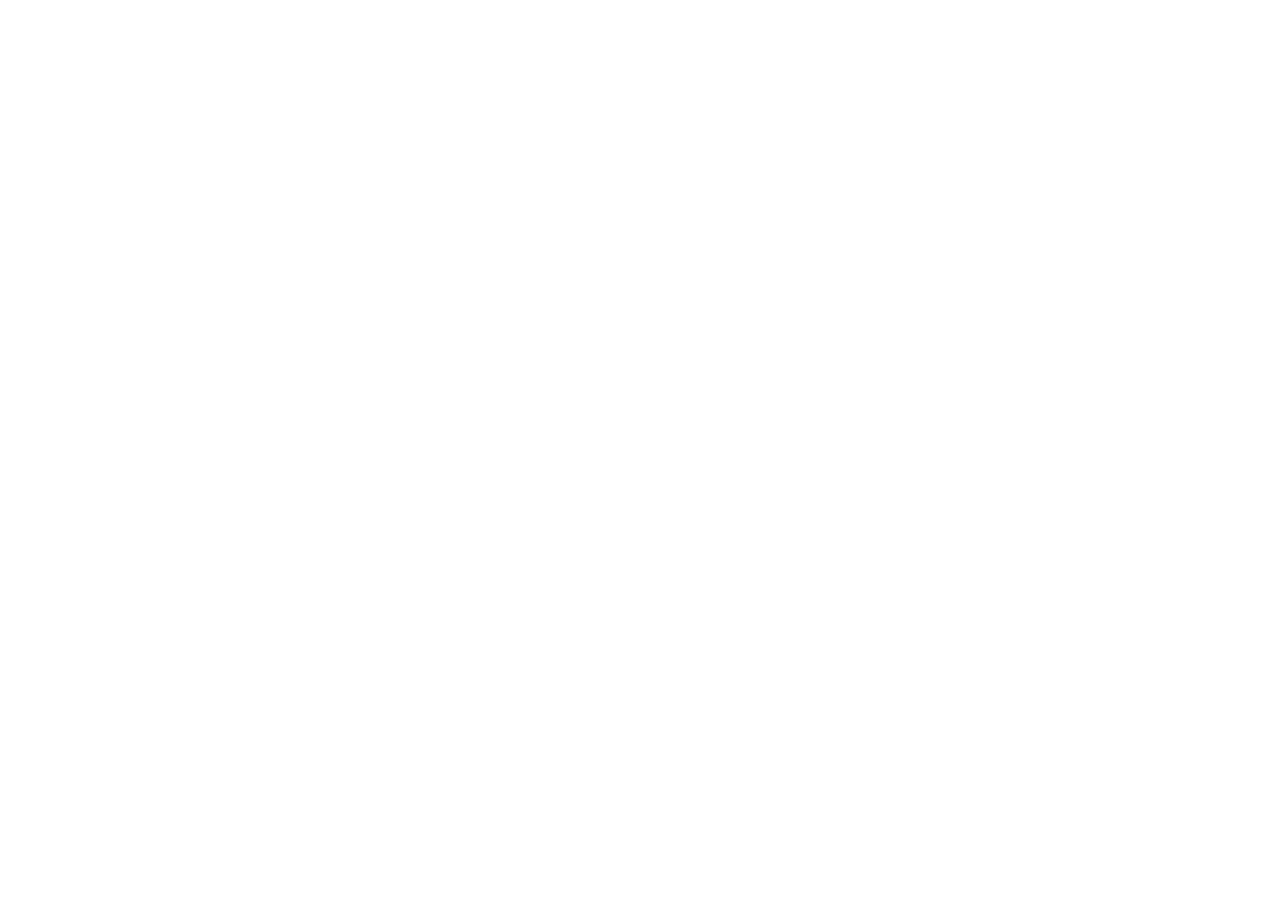
==== index.html @ dcdb4ae4 "login第一次上传" ====
<!DOCTYPE html>
<html lang="en">

<head>
    <meta charset="UTF-8">
    <meta name="viewport" content="width=device-width, initial-scale=1.0">
    <title>Document</title>
</head>

<body>

</body>

</html>
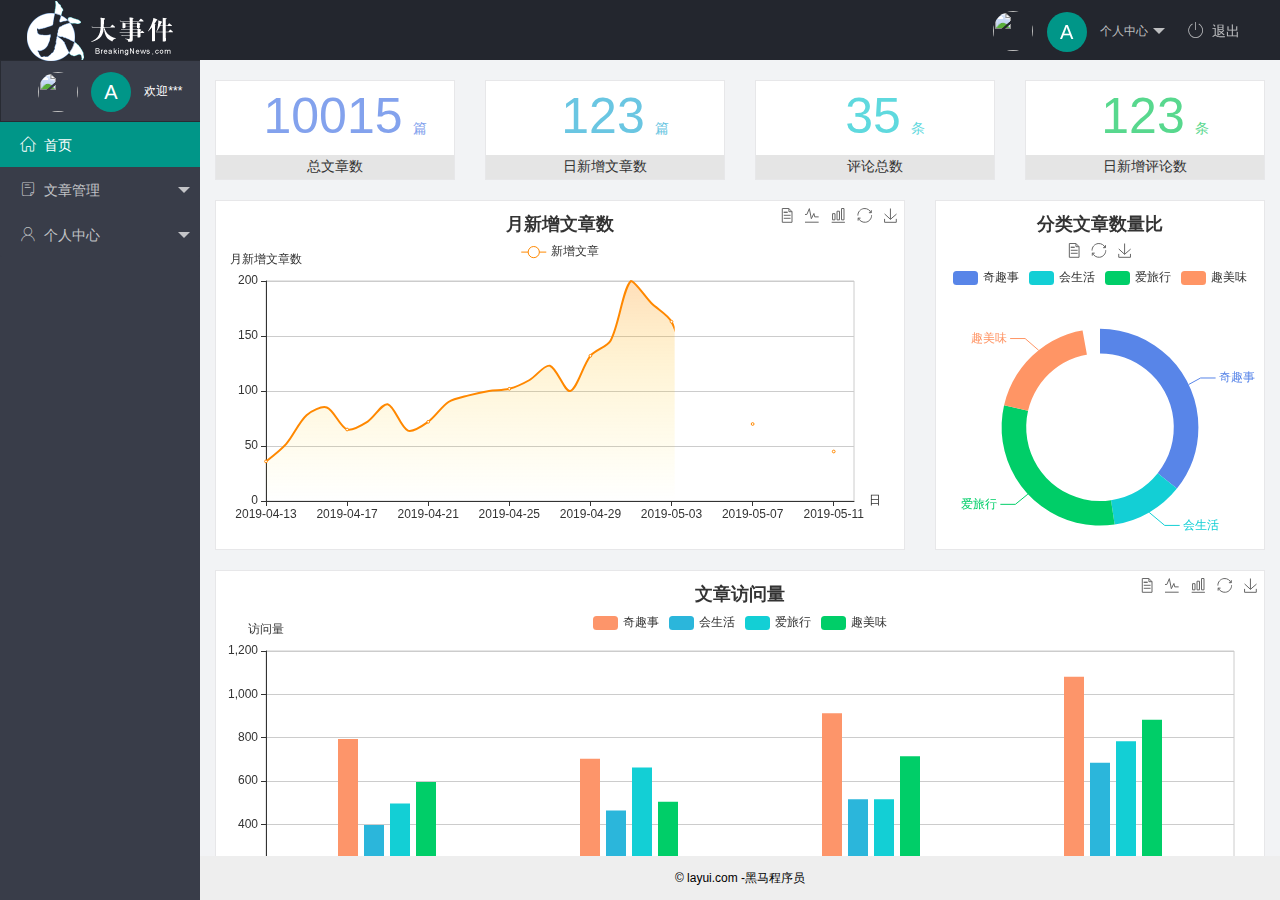
==== commit 3f7bd4e2: "成品1" ====
--- a/index.html
+++ b/index.html
@@ -4,11 +4,94 @@
 <head>
     <meta charset="UTF-8">
     <meta name="viewport" content="width=device-width, initial-scale=1.0">
-    <title>Document</title>
+    <title>后台主页</title>
+    <link rel="stylesheet" href="/assets/lib/layui/css/layui.css">
+    <link rel="stylesheet" href="/assets/fonts/iconfont.css">
+    <link rel="stylesheet" href="/assets/css/index.css">
 </head>
 
-<body>
+<body class="layui-layout-body">
+    <div class="layui-layout layui-layout-admin">
+        <div class="layui-header">
+            <div class="layui-logo">
+                <img src="/assets/images/logo.png" alt="">
+            </div>
+            <!-- 头部区域（可配合layui已有的水平导航） -->
+            <ul class="layui-nav layui-layout-right">
+                <li class="layui-nav-item">
+                    <a href="javascript:;" class="userinfo">
+                        <img src="https://tva1.sinaimg.cn/crop.0.0.118.118.180/5db11ff4gw1e77d3nqrv8j203b03cweg.jpg"
+                            class="layui-nav-img">
+                        <span class="text-avatar">A</span>
+                        个人中心
+                    </a>
+                    <dl class="layui-nav-child">
+                        <dd><a href="/user/user.html" target="fm">基本资料</a></dd>
+                        <dd><a href="/user/userimg.html" target="fm">更换头像</a></dd>
+                        <dd><a href="/user/userpwd.html" target="fm">重置密码</a></dd>
+                    </dl>
+                </li>
+                <li class="layui-nav-item"><a href="javascript:;" id="btnLogoout"><span
+                            class="iconfont icon-tuichu"></span>退出</a>
+                </li>
+            </ul>
+        </div>
 
+        <div class="layui-side layui-bg-black">
+            <div class="layui-side-scroll ">
+                <div class="userinfo">
+                    <img src="https://tva1.sinaimg.cn/crop.0.0.118.118.180/5db11ff4gw1e77d3nqrv8j203b03cweg.jpg"
+                        class="layui-nav-img">
+                    <span class="text-avatar">A</span>
+                    <span id="welcome">欢迎***</span>
+                </div>
+                <!-- 左侧导航区域（可配合layui已有的垂直导航） -->
+                <ul class="layui-nav layui-nav-tree" lay-shrink="all">
+                    <li class="layui-nav-item layui-this"><a href="/home/dashboard.html" target="fm"><span
+                                class="iconfont icon-home"></span>首页</a></li>
+                    <li class="layui-nav-item ">
+
+                        <a class="" href="javascript:;"><span class="iconfont icon-16"></span>文章管理</a>
+                        <dl class="layui-nav-child">
+                            <dd><a href="/article/art_cata.html" target="fm"><i class="layui-icon layui-icon-app"></i>
+                                    文章类别</a></dd>
+                            <dd><a href="/article/art.list.html" target="fm"><i
+                                        class="layui-icon layui-icon-app"></i>文章列表</a></dd>
+                            <dd><a href="/article/art_pub.html" target="fm"><i
+                                        class="layui-icon layui-icon-app"></i>发布文章</a></dd>
+
+                        </dl>
+                    </li>
+                    <li class="layui-nav-item ">
+                        <a href="/user/user.html" target="fm"><span class="iconfont icon-user"></span>个人中心</a>
+                        <dl class="layui-nav-child">
+                            <dd><a href="/user/user.html" target="fm"><i class="layui-icon layui-icon-app"></i>基本资料</a>
+                            </dd>
+                            <dd><a href="/user/userimg.html" target="fm"><i
+                                        class="layui-icon layui-icon-app"></i>更换头像</a></dd>
+                            <dd><a href="/user/userpwd.html" target="fm"><i
+                                        class="layui-icon layui-icon-app"></i>重置密码</a></dd>
+
+                        </dl>
+                    </li>
+                </ul>
+            </div>
+        </div>
+
+        <div class="layui-body">
+            <!-- 内容主体区域 -->
+            <iframe name="fm" src="/home/dashboard.html" frameborder="0"></iframe>
+        </div>
+
+        <div class="layui-footer">
+            <!-- 底部固定区域 -->
+            © layui.com -黑马程序员
+        </div>
+    </div>
 </body>
+<script src="/assets/lib/layui/layui.all.js"></script>
+<script src="/assets/lib/jquery.js"></script>
+<script src="/assets/js/baseAPI.js"></script>
+<script src="/assets/js/index.js"></script>
 
 </html>--- a/assets/lib/layui/css/layui.css
+++ b/assets/lib/layui/css/layui.css
@@ -0,0 +1,2 @@
+/** layui-v2.5.5 MIT License By https://www.layui.com */
+ .layui-inline,img{display:inline-block;vertical-align:middle}h1,h2,h3,h4,h5,h6{font-weight:400}.layui-edge,.layui-header,.layui-inline,.layui-main{position:relative}.layui-body,.layui-edge,.layui-elip{overflow:hidden}.layui-btn,.layui-edge,.layui-inline,img{vertical-align:middle}.layui-btn,.layui-disabled,.layui-icon,.layui-unselect{-moz-user-select:none;-webkit-user-select:none;-ms-user-select:none}.layui-elip,.layui-form-checkbox span,.layui-form-pane .layui-form-label{text-overflow:ellipsis;white-space:nowrap}.layui-breadcrumb,.layui-tree-btnGroup{visibility:hidden}blockquote,body,button,dd,div,dl,dt,form,h1,h2,h3,h4,h5,h6,input,li,ol,p,pre,td,textarea,th,ul{margin:0;padding:0;-webkit-tap-highlight-color:rgba(0,0,0,0)}a:active,a:hover{outline:0}img{border:none}li{list-style:none}table{border-collapse:collapse;border-spacing:0}h4,h5,h6{font-size:100%}button,input,optgroup,option,select,textarea{font-family:inherit;font-size:inherit;font-style:inherit;font-weight:inherit;outline:0}pre{white-space:pre-wrap;white-space:-moz-pre-wrap;white-space:-pre-wrap;white-space:-o-pre-wrap;word-wrap:break-word}body{line-height:24px;font:14px Helvetica Neue,Helvetica,PingFang SC,Tahoma,Arial,sans-serif}hr{height:1px;margin:10px 0;border:0;clear:both}a{color:#333;text-decoration:none}a:hover{color:#777}a cite{font-style:normal;*cursor:pointer}.layui-border-box,.layui-border-box *{box-sizing:border-box}.layui-box,.layui-box *{box-sizing:content-box}.layui-clear{clear:both;*zoom:1}.layui-clear:after{content:'\20';clear:both;*zoom:1;display:block;height:0}.layui-inline{*display:inline;*zoom:1}.layui-edge{display:inline-block;width:0;height:0;border-width:6px;border-style:dashed;border-color:transparent}.layui-edge-top{top:-4px;border-bottom-color:#999;border-bottom-style:solid}.layui-edge-right{border-left-color:#999;border-left-style:solid}.layui-edge-bottom{top:2px;border-top-color:#999;border-top-style:solid}.layui-edge-left{border-right-color:#999;border-right-style:solid}.layui-disabled,.layui-disabled:hover{color:#d2d2d2!important;cursor:not-allowed!important}.layui-circle{border-radius:100%}.layui-show{display:block!important}.layui-hide{display:none!important}@font-face{font-family:layui-icon;src:url(../font/iconfont.eot?v=250);src:url(../font/iconfont.eot?v=250#iefix) format('embedded-opentype'),url(../font/iconfont.woff2?v=250) format('woff2'),url(../font/iconfont.woff?v=250) format('woff'),url(../font/iconfont.ttf?v=250) format('truetype'),url(../font/iconfont.svg?v=250#layui-icon) format('svg')}.layui-icon{font-family:layui-icon!important;font-size:16px;font-style:normal;-webkit-font-smoothing:antialiased;-moz-osx-font-smoothing:grayscale}.layui-icon-reply-fill:before{content:"\e611"}.layui-icon-set-fill:before{content:"\e614"}.layui-icon-menu-fill:before{content:"\e60f"}.layui-icon-search:before{content:"\e615"}.layui-icon-share:before{content:"\e641"}.layui-icon-set-sm:before{content:"\e620"}.layui-icon-engine:before{content:"\e628"}.layui-icon-close:before{content:"\1006"}.layui-icon-close-fill:before{content:"\1007"}.layui-icon-chart-screen:before{content:"\e629"}.layui-icon-star:before{content:"\e600"}.layui-icon-circle-dot:before{content:"\e617"}.layui-icon-chat:before{content:"\e606"}.layui-icon-release:before{content:"\e609"}.layui-icon-list:before{content:"\e60a"}.layui-icon-chart:before{content:"\e62c"}.layui-icon-ok-circle:before{content:"\1005"}.layui-icon-layim-theme:before{content:"\e61b"}.layui-icon-table:before{content:"\e62d"}.layui-icon-right:before{content:"\e602"}.layui-icon-left:before{content:"\e603"}.layui-icon-cart-simple:before{content:"\e698"}.layui-icon-face-cry:before{content:"\e69c"}.layui-icon-face-smile:before{content:"\e6af"}.layui-icon-survey:before{content:"\e6b2"}.layui-icon-tree:before{content:"\e62e"}.layui-icon-upload-circle:before{content:"\e62f"}.layui-icon-add-circle:before{content:"\e61f"}.layui-icon-download-circle:before{content:"\e601"}.layui-icon-templeate-1:before{content:"\e630"}.layui-icon-util:before{content:"\e631"}.layui-icon-face-surprised:before{content:"\e664"}.layui-icon-edit:before{content:"\e642"}.layui-icon-speaker:before{content:"\e645"}.layui-icon-down:before{content:"\e61a"}.layui-icon-file:before{content:"\e621"}.layui-icon-layouts:before{content:"\e632"}.layui-icon-rate-half:before{content:"\e6c9"}.layui-icon-add-circle-fine:before{content:"\e608"}.layui-icon-prev-circle:before{content:"\e633"}.layui-icon-read:before{content:"\e705"}.layui-icon-404:before{content:"\e61c"}.layui-icon-carousel:before{content:"\e634"}.layui-icon-help:before{content:"\e607"}.layui-icon-code-circle:before{content:"\e635"}.layui-icon-water:before{content:"\e636"}.layui-icon-username:before{content:"\e66f"}.layui-icon-find-fill:before{content:"\e670"}.layui-icon-about:before{content:"\e60b"}.layui-icon-location:before{content:"\e715"}.layui-icon-up:before{content:"\e619"}.layui-icon-pause:before{content:"\e651"}.layui-icon-date:before{content:"\e637"}.layui-icon-layim-uploadfile:before{content:"\e61d"}.layui-icon-delete:before{content:"\e640"}.layui-icon-play:before{content:"\e652"}.layui-icon-top:before{content:"\e604"}.layui-icon-friends:before{content:"\e612"}.layui-icon-refresh-3:before{content:"\e9aa"}.layui-icon-ok:before{content:"\e605"}.layui-icon-layer:before{content:"\e638"}.layui-icon-face-smile-fine:before{content:"\e60c"}.layui-icon-dollar:before{content:"\e659"}.layui-icon-group:before{content:"\e613"}.layui-icon-layim-download:before{content:"\e61e"}.layui-icon-picture-fine:before{content:"\e60d"}.layui-icon-link:before{content:"\e64c"}.layui-icon-diamond:before{content:"\e735"}.layui-icon-log:before{content:"\e60e"}.layui-icon-rate-solid:before{content:"\e67a"}.layui-icon-fonts-del:before{content:"\e64f"}.layui-icon-unlink:before{content:"\e64d"}.layui-icon-fonts-clear:before{content:"\e639"}.layui-icon-triangle-r:before{content:"\e623"}.layui-icon-circle:before{content:"\e63f"}.layui-icon-radio:before{content:"\e643"}.layui-icon-align-center:before{content:"\e647"}.layui-icon-align-right:before{content:"\e648"}.layui-icon-align-left:before{content:"\e649"}.layui-icon-loading-1:before{content:"\e63e"}.layui-icon-return:before{content:"\e65c"}.layui-icon-fonts-strong:before{content:"\e62b"}.layui-icon-upload:before{content:"\e67c"}.layui-icon-dialogue:before{content:"\e63a"}.layui-icon-video:before{content:"\e6ed"}.layui-icon-headset:before{content:"\e6fc"}.layui-icon-cellphone-fine:before{content:"\e63b"}.layui-icon-add-1:before{content:"\e654"}.layui-icon-face-smile-b:before{content:"\e650"}.layui-icon-fonts-html:before{content:"\e64b"}.layui-icon-form:before{content:"\e63c"}.layui-icon-cart:before{content:"\e657"}.layui-icon-camera-fill:before{content:"\e65d"}.layui-icon-tabs:before{content:"\e62a"}.layui-icon-fonts-code:before{content:"\e64e"}.layui-icon-fire:before{content:"\e756"}.layui-icon-set:before{content:"\e716"}.layui-icon-fonts-u:before{content:"\e646"}.layui-icon-triangle-d:before{content:"\e625"}.layui-icon-tips:before{content:"\e702"}.layui-icon-picture:before{content:"\e64a"}.layui-icon-more-vertical:before{content:"\e671"}.layui-icon-flag:before{content:"\e66c"}.layui-icon-loading:before{content:"\e63d"}.layui-icon-fonts-i:before{content:"\e644"}.layui-icon-refresh-1:before{content:"\e666"}.layui-icon-rmb:before{content:"\e65e"}.layui-icon-home:before{content:"\e68e"}.layui-icon-user:before{content:"\e770"}.layui-icon-notice:before{content:"\e667"}.layui-icon-login-weibo:before{content:"\e675"}.layui-icon-voice:before{content:"\e688"}.layui-icon-upload-drag:before{content:"\e681"}.layui-icon-login-qq:before{content:"\e676"}.layui-icon-snowflake:before{content:"\e6b1"}.layui-icon-file-b:before{content:"\e655"}.layui-icon-template:before{content:"\e663"}.layui-icon-auz:before{content:"\e672"}.layui-icon-console:before{content:"\e665"}.layui-icon-app:before{content:"\e653"}.layui-icon-prev:before{content:"\e65a"}.layui-icon-website:before{content:"\e7ae"}.layui-icon-next:before{content:"\e65b"}.layui-icon-component:before{content:"\e857"}.layui-icon-more:before{content:"\e65f"}.layui-icon-login-wechat:before{content:"\e677"}.layui-icon-shrink-right:before{content:"\e668"}.layui-icon-spread-left:before{content:"\e66b"}.layui-icon-camera:before{content:"\e660"}.layui-icon-note:before{content:"\e66e"}.layui-icon-refresh:before{content:"\e669"}.layui-icon-female:before{content:"\e661"}.layui-icon-male:before{content:"\e662"}.layui-icon-password:before{content:"\e673"}.layui-icon-senior:before{content:"\e674"}.layui-icon-theme:before{content:"\e66a"}.layui-icon-tread:before{content:"\e6c5"}.layui-icon-praise:before{content:"\e6c6"}.layui-icon-star-fill:before{content:"\e658"}.layui-icon-rate:before{content:"\e67b"}.layui-icon-template-1:before{content:"\e656"}.layui-icon-vercode:before{content:"\e679"}.layui-icon-cellphone:before{content:"\e678"}.layui-icon-screen-full:before{content:"\e622"}.layui-icon-screen-restore:before{content:"\e758"}.layui-icon-cols:before{content:"\e610"}.layui-icon-export:before{content:"\e67d"}.layui-icon-print:before{content:"\e66d"}.layui-icon-slider:before{content:"\e714"}.layui-icon-addition:before{content:"\e624"}.layui-icon-subtraction:before{content:"\e67e"}.layui-icon-service:before{content:"\e626"}.layui-icon-transfer:before{content:"\e691"}.layui-main{width:1140px;margin:0 auto}.layui-header{z-index:1000;height:60px}.layui-header a:hover{transition:all .5s;-webkit-transition:all .5s}.layui-side{position:fixed;left:0;top:0;bottom:0;z-index:999;width:200px;overflow-x:hidden}.layui-side-scroll{position:relative;width:220px;height:100%;overflow-x:hidden}.layui-body{position:absolute;left:200px;right:0;top:0;bottom:0;z-index:998;width:auto;overflow-y:auto;box-sizing:border-box}.layui-layout-body{overflow:hidden}.layui-layout-admin .layui-header{background-color:#23262E}.layui-layout-admin .layui-side{top:60px;width:200px;overflow-x:hidden}.layui-layout-admin .layui-body{position:fixed;top:60px;bottom:44px}.layui-layout-admin .layui-main{width:auto;margin:0 15px}.layui-layout-admin .layui-footer{position:fixed;left:200px;right:0;bottom:0;height:44px;line-height:44px;padding:0 15px;background-color:#eee}.layui-layout-admin .layui-logo{position:absolute;left:0;top:0;width:200px;height:100%;line-height:60px;text-align:center;color:#009688;font-size:16px}.layui-layout-admin .layui-header .layui-nav{background:0 0}.layui-layout-left{position:absolute!important;left:200px;top:0}.layui-layout-right{position:absolute!important;right:0;top:0}.layui-container{position:relative;margin:0 auto;padding:0 15px;box-sizing:border-box}.layui-fluid{position:relative;margin:0 auto;padding:0 15px}.layui-row:after,.layui-row:before{content:'';display:block;clear:both}.layui-col-lg1,.layui-col-lg10,.layui-col-lg11,.layui-col-lg12,.layui-col-lg2,.layui-col-lg3,.layui-col-lg4,.layui-col-lg5,.layui-col-lg6,.layui-col-lg7,.layui-col-lg8,.layui-col-lg9,.layui-col-md1,.layui-col-md10,.layui-col-md11,.layui-col-md12,.layui-col-md2,.layui-col-md3,.layui-col-md4,.layui-col-md5,.layui-col-md6,.layui-col-md7,.layui-col-md8,.layui-col-md9,.layui-col-sm1,.layui-col-sm10,.layui-col-sm11,.layui-col-sm12,.layui-col-sm2,.layui-col-sm3,.layui-col-sm4,.layui-col-sm5,.layui-col-sm6,.layui-col-sm7,.layui-col-sm8,.layui-col-sm9,.layui-col-xs1,.layui-col-xs10,.layui-col-xs11,.layui-col-xs12,.layui-col-xs2,.layui-col-xs3,.layui-col-xs4,.layui-col-xs5,.layui-col-xs6,.layui-col-xs7,.layui-col-xs8,.layui-col-xs9{position:relative;display:block;box-sizing:border-box}.layui-col-xs1,.layui-col-xs10,.layui-col-xs11,.layui-col-xs12,.layui-col-xs2,.layui-col-xs3,.layui-col-xs4,.layui-col-xs5,.layui-col-xs6,.layui-col-xs7,.layui-col-xs8,.layui-col-xs9{float:left}.layui-col-xs1{width:8.33333333%}.layui-col-xs2{width:16.66666667%}.layui-col-xs3{width:25%}.layui-col-xs4{width:33.33333333%}.layui-col-xs5{width:41.66666667%}.layui-col-xs6{width:50%}.layui-col-xs7{width:58.33333333%}.layui-col-xs8{width:66.66666667%}.layui-col-xs9{width:75%}.layui-col-xs10{width:83.33333333%}.layui-col-xs11{width:91.66666667%}.layui-col-xs12{width:100%}.layui-col-xs-offset1{margin-left:8.33333333%}.layui-col-xs-offset2{margin-left:16.66666667%}.layui-col-xs-offset3{margin-left:25%}.layui-col-xs-offset4{margin-left:33.33333333%}.layui-col-xs-offset5{margin-left:41.66666667%}.layui-col-xs-offset6{margin-left:50%}.layui-col-xs-offset7{margin-left:58.33333333%}.layui-col-xs-offset8{margin-left:66.66666667%}.layui-col-xs-offset9{margin-left:75%}.layui-col-xs-offset10{margin-left:83.33333333%}.layui-col-xs-offset11{margin-left:91.66666667%}.layui-col-xs-offset12{margin-left:100%}@media screen and (max-width:768px){.layui-hide-xs{display:none!important}.layui-show-xs-block{display:block!important}.layui-show-xs-inline{display:inline!important}.layui-show-xs-inline-block{display:inline-block!important}}@media screen and (min-width:768px){.layui-container{width:750px}.layui-hide-sm{display:none!important}.layui-show-sm-block{display:block!important}.layui-show-sm-inline{display:inline!important}.layui-show-sm-inline-block{display:inline-block!important}.layui-col-sm1,.layui-col-sm10,.layui-col-sm11,.layui-col-sm12,.layui-col-sm2,.layui-col-sm3,.layui-col-sm4,.layui-col-sm5,.layui-col-sm6,.layui-col-sm7,.layui-col-sm8,.layui-col-sm9{float:left}.layui-col-sm1{width:8.33333333%}.layui-col-sm2{width:16.66666667%}.layui-col-sm3{width:25%}.layui-col-sm4{width:33.33333333%}.layui-col-sm5{width:41.66666667%}.layui-col-sm6{width:50%}.layui-col-sm7{width:58.33333333%}.layui-col-sm8{width:66.66666667%}.layui-col-sm9{width:75%}.layui-col-sm10{width:83.33333333%}.layui-col-sm11{width:91.66666667%}.layui-col-sm12{width:100%}.layui-col-sm-offset1{margin-left:8.33333333%}.layui-col-sm-offset2{margin-left:16.66666667%}.layui-col-sm-offset3{margin-left:25%}.layui-col-sm-offset4{margin-left:33.33333333%}.layui-col-sm-offset5{margin-left:41.66666667%}.layui-col-sm-offset6{margin-left:50%}.layui-col-sm-offset7{margin-left:58.33333333%}.layui-col-sm-offset8{margin-left:66.66666667%}.layui-col-sm-offset9{margin-left:75%}.layui-col-sm-offset10{margin-left:83.33333333%}.layui-col-sm-offset11{margin-left:91.66666667%}.layui-col-sm-offset12{margin-left:100%}}@media screen and (min-width:992px){.layui-container{width:970px}.layui-hide-md{display:none!important}.layui-show-md-block{display:block!important}.layui-show-md-inline{display:inline!important}.layui-show-md-inline-block{display:inline-block!important}.layui-col-md1,.layui-col-md10,.layui-col-md11,.layui-col-md12,.layui-col-md2,.layui-col-md3,.layui-col-md4,.layui-col-md5,.layui-col-md6,.layui-col-md7,.layui-col-md8,.layui-col-md9{float:left}.layui-col-md1{width:8.33333333%}.layui-col-md2{width:16.66666667%}.layui-col-md3{width:25%}.layui-col-md4{width:33.33333333%}.layui-col-md5{width:41.66666667%}.layui-col-md6{width:50%}.layui-col-md7{width:58.33333333%}.layui-col-md8{width:66.66666667%}.layui-col-md9{width:75%}.layui-col-md10{width:83.33333333%}.layui-col-md11{width:91.66666667%}.layui-col-md12{width:100%}.layui-col-md-offset1{margin-left:8.33333333%}.layui-col-md-offset2{margin-left:16.66666667%}.layui-col-md-offset3{margin-left:25%}.layui-col-md-offset4{margin-left:33.33333333%}.layui-col-md-offset5{margin-left:41.66666667%}.layui-col-md-offset6{margin-left:50%}.layui-col-md-offset7{margin-left:58.33333333%}.layui-col-md-offset8{margin-left:66.66666667%}.layui-col-md-offset9{margin-left:75%}.layui-col-md-offset10{margin-left:83.33333333%}.layui-col-md-offset11{margin-left:91.66666667%}.layui-col-md-offset12{margin-left:100%}}@media screen and (min-width:1200px){.layui-container{width:1170px}.layui-hide-lg{display:none!important}.layui-show-lg-block{display:block!important}.layui-show-lg-inline{display:inline!important}.layui-show-lg-inline-block{display:inline-block!important}.layui-col-lg1,.layui-col-lg10,.layui-col-lg11,.layui-col-lg12,.layui-col-lg2,.layui-col-lg3,.layui-col-lg4,.layui-col-lg5,.layui-col-lg6,.layui-col-lg7,.layui-col-lg8,.layui-col-lg9{float:left}.layui-col-lg1{width:8.33333333%}.layui-col-lg2{width:16.66666667%}.layui-col-lg3{width:25%}.layui-col-lg4{width:33.33333333%}.layui-col-lg5{width:41.66666667%}.layui-col-lg6{width:50%}.layui-col-lg7{width:58.33333333%}.layui-col-lg8{width:66.66666667%}.layui-col-lg9{width:75%}.layui-col-lg10{width:83.33333333%}.layui-col-lg11{width:91.66666667%}.layui-col-lg12{width:100%}.layui-col-lg-offset1{margin-left:8.33333333%}.layui-col-lg-offset2{margin-left:16.66666667%}.layui-col-lg-offset3{margin-left:25%}.layui-col-lg-offset4{margin-left:33.33333333%}.layui-col-lg-offset5{margin-left:41.66666667%}.layui-col-lg-offset6{margin-left:50%}.layui-col-lg-offset7{margin-left:58.33333333%}.layui-col-lg-offset8{margin-left:66.66666667%}.layui-col-lg-offset9{margin-left:75%}.layui-col-lg-offset10{margin-left:83.33333333%}.layui-col-lg-offset11{margin-left:91.66666667%}.layui-col-lg-offset12{margin-left:100%}}.layui-col-space1{margin:-.5px}.layui-col-space1>*{padding:.5px}.layui-col-space3{margin:-1.5px}.layui-col-space3>*{padding:1.5px}.layui-col-space5{margin:-2.5px}.layui-col-space5>*{padding:2.5px}.layui-col-space8{margin:-3.5px}.layui-col-space8>*{padding:3.5px}.layui-col-space10{margin:-5px}.layui-col-space10>*{padding:5px}.layui-col-space12{margin:-6px}.layui-col-space12>*{padding:6px}.layui-col-space15{margin:-7.5px}.layui-col-space15>*{padding:7.5px}.layui-col-space18{margin:-9px}.layui-col-space18>*{padding:9px}.layui-col-space20{margin:-10px}.layui-col-space20>*{padding:10px}.layui-col-space22{margin:-11px}.layui-col-space22>*{padding:11px}.layui-col-space25{margin:-12.5px}.layui-col-space25>*{padding:12.5px}.layui-col-space30{margin:-15px}.layui-col-space30>*{padding:15px}.layui-btn,.layui-input,.layui-select,.layui-textarea,.layui-upload-button{outline:0;-webkit-appearance:none;transition:all .3s;-webkit-transition:all .3s;box-sizing:border-box}.layui-elem-quote{margin-bottom:10px;padding:15px;line-height:22px;border-left:5px solid #009688;border-radius:0 2px 2px 0;background-color:#f2f2f2}.layui-quote-nm{border-style:solid;border-width:1px 1px 1px 5px;background:0 0}.layui-elem-field{margin-bottom:10px;padding:0;border-width:1px;border-style:solid}.layui-elem-field legend{margin-left:20px;padding:0 10px;font-size:20px;font-weight:300}.layui-field-title{margin:10px 0 20px;border-width:1px 0 0}.layui-field-box{padding:10px 15px}.layui-field-title .layui-field-box{padding:10px 0}.layui-progress{position:relative;height:6px;border-radius:20px;background-color:#e2e2e2}.layui-progress-bar{position:absolute;left:0;top:0;width:0;max-width:100%;height:6px;border-radius:20px;text-align:right;background-color:#5FB878;transition:all .3s;-webkit-transition:all .3s}.layui-progress-big,.layui-progress-big .layui-progress-bar{height:18px;line-height:18px}.layui-progress-text{position:relative;top:-20px;line-height:18px;font-size:12px;color:#666}.layui-progress-big .layui-progress-text{position:static;padding:0 10px;color:#fff}.layui-collapse{border-width:1px;border-style:solid;border-radius:2px}.layui-colla-content,.layui-colla-item{border-top-width:1px;border-top-style:solid}.layui-colla-item:first-child{border-top:none}.layui-colla-title{position:relative;height:42px;line-height:42px;padding:0 15px 0 35px;color:#333;background-color:#f2f2f2;cursor:pointer;font-size:14px;overflow:hidden}.layui-colla-content{display:none;padding:10px 15px;line-height:22px;color:#666}.layui-colla-icon{position:absolute;left:15px;top:0;font-size:14px}.layui-card{margin-bottom:15px;border-radius:2px;background-color:#fff;box-shadow:0 1px 2px 0 rgba(0,0,0,.05)}.layui-card:last-child{margin-bottom:0}.layui-card-header{position:relative;height:42px;line-height:42px;padding:0 15px;border-bottom:1px solid #f6f6f6;color:#333;border-radius:2px 2px 0 0;font-size:14px}.layui-bg-black,.layui-bg-blue,.layui-bg-cyan,.layui-bg-green,.layui-bg-orange,.layui-bg-red{color:#fff!important}.layui-card-body{position:relative;padding:10px 15px;line-height:24px}.layui-card-body[pad15]{padding:15px}.layui-card-body[pad20]{padding:20px}.layui-card-body .layui-table{margin:5px 0}.layui-card .layui-tab{margin:0}.layui-panel-window{position:relative;padding:15px;border-radius:0;border-top:5px solid #E6E6E6;background-color:#fff}.layui-auxiliar-moving{position:fixed;left:0;right:0;top:0;bottom:0;width:100%;height:100%;background:0 0;z-index:9999999999}.layui-form-label,.layui-form-mid,.layui-form-select,.layui-input-block,.layui-input-inline,.layui-textarea{position:relative}.layui-bg-red{background-color:#FF5722!important}.layui-bg-orange{background-color:#FFB800!important}.layui-bg-green{background-color:#009688!important}.layui-bg-cyan{background-color:#2F4056!important}.layui-bg-blue{background-color:#1E9FFF!important}.layui-bg-black{background-color:#393D49!important}.layui-bg-gray{background-color:#eee!important;color:#666!important}.layui-badge-rim,.layui-colla-content,.layui-colla-item,.layui-collapse,.layui-elem-field,.layui-form-pane .layui-form-item[pane],.layui-form-pane .layui-form-label,.layui-input,.layui-layedit,.layui-layedit-tool,.layui-quote-nm,.layui-select,.layui-tab-bar,.layui-tab-card,.layui-tab-title,.layui-tab-title .layui-this:after,.layui-textarea{border-color:#e6e6e6}.layui-timeline-item:before,hr{background-color:#e6e6e6}.layui-text{line-height:22px;font-size:14px;color:#666}.layui-text h1,.layui-text h2,.layui-text h3{font-weight:500;color:#333}.layui-text h1{font-size:30px}.layui-text h2{font-size:24px}.layui-text h3{font-size:18px}.layui-text a:not(.layui-btn){color:#01AAED}.layui-text a:not(.layui-btn):hover{text-decoration:underline}.layui-text ul{padding:5px 0 5px 15px}.layui-text ul li{margin-top:5px;list-style-type:disc}.layui-text em,.layui-word-aux{color:#999!important;padding:0 5px!important}.layui-btn{display:inline-block;height:38px;line-height:38px;padding:0 18px;background-color:#009688;color:#fff;white-space:nowrap;text-align:center;font-size:14px;border:none;border-radius:2px;cursor:pointer}.layui-btn:hover{opacity:.8;filter:alpha(opacity=80);color:#fff}.layui-btn:active{opacity:1;filter:alpha(opacity=100)}.layui-btn+.layui-btn{margin-left:10px}.layui-btn-container{font-size:0}.layui-btn-container .layui-btn{margin-right:10px;margin-bottom:10px}.layui-btn-container .layui-btn+.layui-btn{margin-left:0}.layui-table .layui-btn-container .layui-btn{margin-bottom:9px}.layui-btn-radius{border-radius:100px}.layui-btn .layui-icon{margin-right:3px;font-size:18px;vertical-align:bottom;vertical-align:middle\9}.layui-btn-primary{border:1px solid #C9C9C9;background-color:#fff;color:#555}.layui-btn-primary:hover{border-color:#009688;color:#333}.layui-btn-normal{background-color:#1E9FFF}.layui-btn-warm{background-color:#FFB800}.layui-btn-danger{background-color:#FF5722}.layui-btn-checked{background-color:#5FB878}.layui-btn-disabled,.layui-btn-disabled:active,.layui-btn-disabled:hover{border:1px solid #e6e6e6;background-color:#FBFBFB;color:#C9C9C9;cursor:not-allowed;opacity:1}.layui-btn-lg{height:44px;line-height:44px;padding:0 25px;font-size:16px}.layui-btn-sm{height:30px;line-height:30px;padding:0 10px;font-size:12px}.layui-btn-sm i{font-size:16px!important}.layui-btn-xs{height:22px;line-height:22px;padding:0 5px;font-size:12px}.layui-btn-xs i{font-size:14px!important}.layui-btn-group{display:inline-block;vertical-align:middle;font-size:0}.layui-btn-group .layui-btn{margin-left:0!important;margin-right:0!important;border-left:1px solid rgba(255,255,255,.5);border-radius:0}.layui-btn-group .layui-btn-primary{border-left:none}.layui-btn-group .layui-btn-primary:hover{border-color:#C9C9C9;color:#009688}.layui-btn-group .layui-btn:first-child{border-left:none;border-radius:2px 0 0 2px}.layui-btn-group .layui-btn-primary:first-child{border-left:1px solid #c9c9c9}.layui-btn-group .layui-btn:last-child{border-radius:0 2px 2px 0}.layui-btn-group .layui-btn+.layui-btn{margin-left:0}.layui-btn-group+.layui-btn-group{margin-left:10px}.layui-btn-fluid{width:100%}.layui-input,.layui-select,.layui-textarea{height:38px;line-height:1.3;line-height:38px\9;border-width:1px;border-style:solid;background-color:#fff;border-radius:2px}.layui-input::-webkit-input-placeholder,.layui-select::-webkit-input-placeholder,.layui-textarea::-webkit-input-placeholder{line-height:1.3}.layui-input,.layui-textarea{display:block;width:100%;padding-left:10px}.layui-input:hover,.layui-textarea:hover{border-color:#D2D2D2!important}.layui-input:focus,.layui-textarea:focus{border-color:#C9C9C9!important}.layui-textarea{min-height:100px;height:auto;line-height:20px;padding:6px 10px;resize:vertical}.layui-select{padding:0 10px}.layui-form input[type=checkbox],.layui-form input[type=radio],.layui-form select{display:none}.layui-form [lay-ignore]{display:initial}.layui-form-item{margin-bottom:15px;clear:both;*zoom:1}.layui-form-item:after{content:'\20';clear:both;*zoom:1;display:block;height:0}.layui-form-label{float:left;display:block;padding:9px 15px;width:80px;font-weight:400;line-height:20px;text-align:right}.layui-form-label-col{display:block;float:none;padding:9px 0;line-height:20px;text-align:left}.layui-form-item .layui-inline{margin-bottom:5px;margin-right:10px}.layui-input-block{margin-left:110px;min-height:36px}.layui-input-inline{display:inline-block;vertical-align:middle}.layui-form-item .layui-input-inline{float:left;width:190px;margin-right:10px}.layui-form-text .layui-input-inline{width:auto}.layui-form-mid{float:left;display:block;padding:9px 0!important;line-height:20px;margin-right:10px}.layui-form-danger+.layui-form-select .layui-input,.layui-form-danger:focus{border-color:#FF5722!important}.layui-form-select .layui-input{padding-right:30px;cursor:pointer}.layui-form-select .layui-edge{position:absolute;right:10px;top:50%;margin-top:-3px;cursor:pointer;border-width:6px;border-top-color:#c2c2c2;border-top-style:solid;transition:all .3s;-webkit-transition:all .3s}.layui-form-select dl{display:none;position:absolute;left:0;top:42px;padding:5px 0;z-index:899;min-width:100%;border:1px solid #d2d2d2;max-height:300px;overflow-y:auto;background-color:#fff;border-radius:2px;box-shadow:0 2px 4px rgba(0,0,0,.12);box-sizing:border-box}.layui-form-select dl dd,.layui-form-select dl dt{padding:0 10px;line-height:36px;white-space:nowrap;overflow:hidden;text-overflow:ellipsis}.layui-form-select dl dt{font-size:12px;color:#999}.layui-form-select dl dd{cursor:pointer}.layui-form-select dl dd:hover{background-color:#f2f2f2;-webkit-transition:.5s all;transition:.5s all}.layui-form-select .layui-select-group dd{padding-left:20px}.layui-form-select dl dd.layui-select-tips{padding-left:10px!important;color:#999}.layui-form-select dl dd.layui-this{background-color:#5FB878;color:#fff}.layui-form-checkbox,.layui-form-select dl dd.layui-disabled{background-color:#fff}.layui-form-selected dl{display:block}.layui-form-checkbox,.layui-form-checkbox *,.layui-form-switch{display:inline-block;vertical-align:middle}.layui-form-selected .layui-edge{margin-top:-9px;-webkit-transform:rotate(180deg);transform:rotate(180deg);margin-top:-3px\9}:root .layui-form-selected .layui-edge{margin-top:-9px\0/IE9}.layui-form-selectup dl{top:auto;bottom:42px}.layui-select-none{margin:5px 0;text-align:center;color:#999}.layui-select-disabled .layui-disabled{border-color:#eee!important}.layui-select-disabled .layui-edge{border-top-color:#d2d2d2}.layui-form-checkbox{position:relative;height:30px;line-height:30px;margin-right:10px;padding-right:30px;cursor:pointer;font-size:0;-webkit-transition:.1s linear;transition:.1s linear;box-sizing:border-box}.layui-form-checkbox span{padding:0 10px;height:100%;font-size:14px;border-radius:2px 0 0 2px;background-color:#d2d2d2;color:#fff;overflow:hidden}.layui-form-checkbox:hover span{background-color:#c2c2c2}.layui-form-checkbox i{position:absolute;right:0;top:0;width:30px;height:28px;border:1px solid #d2d2d2;border-left:none;border-radius:0 2px 2px 0;color:#fff;font-size:20px;text-align:center}.layui-form-checkbox:hover i{border-color:#c2c2c2;color:#c2c2c2}.layui-form-checked,.layui-form-checked:hover{border-color:#5FB878}.layui-form-checked span,.layui-form-checked:hover span{background-color:#5FB878}.layui-form-checked i,.layui-form-checked:hover i{color:#5FB878}.layui-form-item .layui-form-checkbox{margin-top:4px}.layui-form-checkbox[lay-skin=primary]{height:auto!important;line-height:normal!important;min-width:18px;min-height:18px;border:none!important;margin-right:0;padding-left:28px;padding-right:0;background:0 0}.layui-form-checkbox[lay-skin=primary] span{padding-left:0;padding-right:15px;line-height:18px;background:0 0;color:#666}.layui-form-checkbox[lay-skin=primary] i{right:auto;left:0;width:16px;height:16px;line-height:16px;border:1px solid #d2d2d2;font-size:12px;border-radius:2px;background-color:#fff;-webkit-transition:.1s linear;transition:.1s linear}.layui-form-checkbox[lay-skin=primary]:hover i{border-color:#5FB878;color:#fff}.layui-form-checked[lay-skin=primary] i{border-color:#5FB878!important;background-color:#5FB878;color:#fff}.layui-checkbox-disbaled[lay-skin=primary] span{background:0 0!important;color:#c2c2c2}.layui-checkbox-disbaled[lay-skin=primary]:hover i{border-color:#d2d2d2}.layui-form-item .layui-form-checkbox[lay-skin=primary]{margin-top:10px}.layui-form-switch{position:relative;height:22px;line-height:22px;min-width:35px;padding:0 5px;margin-top:8px;border:1px solid #d2d2d2;border-radius:20px;cursor:pointer;background-color:#fff;-webkit-transition:.1s linear;transition:.1s linear}.layui-form-switch i{position:absolute;left:5px;top:3px;width:16px;height:16px;border-radius:20px;background-color:#d2d2d2;-webkit-transition:.1s linear;transition:.1s linear}.layui-form-switch em{position:relative;top:0;width:25px;margin-left:21px;padding:0!important;text-align:center!important;color:#999!important;font-style:normal!important;font-size:12px}.layui-form-onswitch{border-color:#5FB878;background-color:#5FB878}.layui-checkbox-disbaled,.layui-checkbox-disbaled i{border-color:#e2e2e2!important}.layui-form-onswitch i{left:100%;margin-left:-21px;background-color:#fff}.layui-form-onswitch em{margin-left:5px;margin-right:21px;color:#fff!important}.layui-checkbox-disbaled span{background-color:#e2e2e2!important}.layui-checkbox-disbaled:hover i{color:#fff!important}[lay-radio]{display:none}.layui-form-radio,.layui-form-radio *{display:inline-block;vertical-align:middle}.layui-form-radio{line-height:28px;margin:6px 10px 0 0;padding-right:10px;cursor:pointer;font-size:0}.layui-form-radio *{font-size:14px}.layui-form-radio>i{margin-right:8px;font-size:22px;color:#c2c2c2}.layui-form-radio>i:hover,.layui-form-radioed>i{color:#5FB878}.layui-radio-disbaled>i{color:#e2e2e2!important}.layui-form-pane .layui-form-label{width:110px;padding:8px 15px;height:38px;line-height:20px;border-width:1px;border-style:solid;border-radius:2px 0 0 2px;text-align:center;background-color:#FBFBFB;overflow:hidden;box-sizing:border-box}.layui-form-pane .layui-input-inline{margin-left:-1px}.layui-form-pane .layui-input-block{margin-left:110px;left:-1px}.layui-form-pane .layui-input{border-radius:0 2px 2px 0}.layui-form-pane .layui-form-text .layui-form-label{float:none;width:100%;border-radius:2px;box-sizing:border-box;text-align:left}.layui-form-pane .layui-form-text .layui-input-inline{display:block;margin:0;top:-1px;clear:both}.layui-form-pane .layui-form-text .layui-input-block{margin:0;left:0;top:-1px}.layui-form-pane .layui-form-text .layui-textarea{min-height:100px;border-radius:0 0 2px 2px}.layui-form-pane .layui-form-checkbox{margin:4px 0 4px 10px}.layui-form-pane .layui-form-radio,.layui-form-pane .layui-form-switch{margin-top:6px;margin-left:10px}.layui-form-pane .layui-form-item[pane]{position:relative;border-width:1px;border-style:solid}.layui-form-pane .layui-form-item[pane] .layui-form-label{position:absolute;left:0;top:0;height:100%;border-width:0 1px 0 0}.layui-form-pane .layui-form-item[pane] .layui-input-inline{margin-left:110px}@media screen and (max-width:450px){.layui-form-item .layui-form-label{text-overflow:ellipsis;overflow:hidden;white-space:nowrap}.layui-form-item .layui-inline{display:block;margin-right:0;margin-bottom:20px;clear:both}.layui-form-item .layui-inline:after{content:'\20';clear:both;display:block;height:0}.layui-form-item .layui-input-inline{display:block;float:none;left:-3px;width:auto;margin:0 0 10px 112px}.layui-form-item .layui-input-inline+.layui-form-mid{margin-left:110px;top:-5px;padding:0}.layui-form-item .layui-form-checkbox{margin-right:5px;margin-bottom:5px}}.layui-layedit{border-width:1px;border-style:solid;border-radius:2px}.layui-layedit-tool{padding:3px 5px;border-bottom-width:1px;border-bottom-style:solid;font-size:0}.layedit-tool-fixed{position:fixed;top:0;border-top:1px solid #e2e2e2}.layui-layedit-tool .layedit-tool-mid,.layui-layedit-tool .layui-icon{display:inline-block;vertical-align:middle;text-align:center;font-size:14px}.layui-layedit-tool .layui-icon{position:relative;width:32px;height:30px;line-height:30px;margin:3px 5px;color:#777;cursor:pointer;border-radius:2px}.layui-layedit-tool .layui-icon:hover{color:#393D49}.layui-layedit-tool .layui-icon:active{color:#000}.layui-layedit-tool .layedit-tool-active{background-color:#e2e2e2;color:#000}.layui-layedit-tool .layui-disabled,.layui-layedit-tool .layui-disabled:hover{color:#d2d2d2;cursor:not-allowed}.layui-layedit-tool .layedit-tool-mid{width:1px;height:18px;margin:0 10px;background-color:#d2d2d2}.layedit-tool-html{width:50px!important;font-size:30px!important}.layedit-tool-b,.layedit-tool-code,.layedit-tool-help{font-size:16px!important}.layedit-tool-d,.layedit-tool-face,.layedit-tool-image,.layedit-tool-unlink{font-size:18px!important}.layedit-tool-image input{position:absolute;font-size:0;left:0;top:0;width:100%;height:100%;opacity:.01;filter:Alpha(opacity=1);cursor:pointer}.layui-layedit-iframe iframe{display:block;width:100%}#LAY_layedit_code{overflow:hidden}.layui-laypage{display:inline-block;*display:inline;*zoom:1;vertical-align:middle;margin:10px 0;font-size:0}.layui-laypage>a:first-child,.layui-laypage>a:first-child em{border-radius:2px 0 0 2px}.layui-laypage>a:last-child,.layui-laypage>a:last-child em{border-radius:0 2px 2px 0}.layui-laypage>:first-child{margin-left:0!important}.layui-laypage>:last-child{margin-right:0!important}.layui-laypage a,.layui-laypage button,.layui-laypage input,.layui-laypage select,.layui-laypage span{border:1px solid #e2e2e2}.layui-laypage a,.layui-laypage span{display:inline-block;*display:inline;*zoom:1;vertical-align:middle;padding:0 15px;height:28px;line-height:28px;margin:0 -1px 5px 0;background-color:#fff;color:#333;font-size:12px}.layui-flow-more a *,.layui-laypage input,.layui-table-view select[lay-ignore]{display:inline-block}.layui-laypage a:hover{color:#009688}.layui-laypage em{font-style:normal}.layui-laypage .layui-laypage-spr{color:#999;font-weight:700}.layui-laypage a{text-decoration:none}.layui-laypage .layui-laypage-curr{position:relative}.layui-laypage .layui-laypage-curr em{position:relative;color:#fff}.layui-laypage .layui-laypage-curr .layui-laypage-em{position:absolute;left:-1px;top:-1px;padding:1px;width:100%;height:100%;background-color:#009688}.layui-laypage-em{border-radius:2px}.layui-laypage-next em,.layui-laypage-prev em{font-family:Sim sun;font-size:16px}.layui-laypage .layui-laypage-count,.layui-laypage .layui-laypage-limits,.layui-laypage .layui-laypage-refresh,.layui-laypage .layui-laypage-skip{margin-left:10px;margin-right:10px;padding:0;border:none}.layui-laypage .layui-laypage-limits,.layui-laypage .layui-laypage-refresh{vertical-align:top}.layui-laypage .layui-laypage-refresh i{font-size:18px;cursor:pointer}.layui-laypage select{height:22px;padding:3px;border-radius:2px;cursor:pointer}.layui-laypage .layui-laypage-skip{height:30px;line-height:30px;color:#999}.layui-laypage button,.layui-laypage input{height:30px;line-height:30px;border-radius:2px;vertical-align:top;background-color:#fff;box-sizing:border-box}.layui-laypage input{width:40px;margin:0 10px;padding:0 3px;text-align:center}.layui-laypage input:focus,.layui-laypage select:focus{border-color:#009688!important}.layui-laypage button{margin-left:10px;padding:0 10px;cursor:pointer}.layui-table,.layui-table-view{margin:10px 0}.layui-flow-more{margin:10px 0;text-align:center;color:#999;font-size:14px}.layui-flow-more a{height:32px;line-height:32px}.layui-flow-more a *{vertical-align:top}.layui-flow-more a cite{padding:0 20px;border-radius:3px;background-color:#eee;color:#333;font-style:normal}.layui-flow-more a cite:hover{opacity:.8}.layui-flow-more a i{font-size:30px;color:#737383}.layui-table{width:100%;background-color:#fff;color:#666}.layui-table tr{transition:all .3s;-webkit-transition:all .3s}.layui-table th{text-align:left;font-weight:400}.layui-table tbody tr:hover,.layui-table thead tr,.layui-table-click,.layui-table-header,.layui-table-hover,.layui-table-mend,.layui-table-patch,.layui-table-tool,.layui-table-total,.layui-table-total tr,.layui-table[lay-even] tr:nth-child(even){background-color:#f2f2f2}.layui-table td,.layui-table th,.layui-table-col-set,.layui-table-fixed-r,.layui-table-grid-down,.layui-table-header,.layui-table-page,.layui-table-tips-main,.layui-table-tool,.layui-table-total,.layui-table-view,.layui-table[lay-skin=line],.layui-table[lay-skin=row]{border-width:1px;border-style:solid;border-color:#e6e6e6}.layui-table td,.layui-table th{position:relative;padding:9px 15px;min-height:20px;line-height:20px;font-size:14px}.layui-table[lay-skin=line] td,.layui-table[lay-skin=line] th{border-width:0 0 1px}.layui-table[lay-skin=row] td,.layui-table[lay-skin=row] th{border-width:0 1px 0 0}.layui-table[lay-skin=nob] td,.layui-table[lay-skin=nob] th{border:none}.layui-table img{max-width:100px}.layui-table[lay-size=lg] td,.layui-table[lay-size=lg] th{padding:15px 30px}.layui-table-view .layui-table[lay-size=lg] .layui-table-cell{height:40px;line-height:40px}.layui-table[lay-size=sm] td,.layui-table[lay-size=sm] th{font-size:12px;padding:5px 10px}.layui-table-view .layui-table[lay-size=sm] .layui-table-cell{height:20px;line-height:20px}.layui-table[lay-data]{display:none}.layui-table-box{position:relative;overflow:hidden}.layui-table-view .layui-table{position:relative;width:auto;margin:0}.layui-table-view .layui-table[lay-skin=line]{border-width:0 1px 0 0}.layui-table-view .layui-table[lay-skin=row]{border-width:0 0 1px}.layui-table-view .layui-table td,.layui-table-view .layui-table th{padding:5px 0;border-top:none;border-left:none}.layui-table-view .layui-table th.layui-unselect .layui-table-cell span{cursor:pointer}.layui-table-view .layui-table td{cursor:default}.layui-table-view .layui-table td[data-edit=text]{cursor:text}.layui-table-view .layui-form-checkbox[lay-skin=primary] i{width:18px;height:18px}.layui-table-view .layui-form-radio{line-height:0;padding:0}.layui-table-view .layui-form-radio>i{margin:0;font-size:20px}.layui-table-init{position:absolute;left:0;top:0;width:100%;height:100%;text-align:center;z-index:110}.layui-table-init .layui-icon{position:absolute;left:50%;top:50%;margin:-15px 0 0 -15px;font-size:30px;color:#c2c2c2}.layui-table-header{border-width:0 0 1px;overflow:hidden}.layui-table-header .layui-table{margin-bottom:-1px}.layui-table-tool .layui-inline[lay-event]{position:relative;width:26px;height:26px;padding:5px;line-height:16px;margin-right:10px;text-align:center;color:#333;border:1px solid #ccc;cursor:pointer;-webkit-transition:.5s all;transition:.5s all}.layui-table-tool .layui-inline[lay-event]:hover{border:1px solid #999}.layui-table-tool-temp{padding-right:120px}.layui-table-tool-self{position:absolute;right:17px;top:10px}.layui-table-tool .layui-table-tool-self .layui-inline[lay-event]{margin:0 0 0 10px}.layui-table-tool-panel{position:absolute;top:29px;left:-1px;padding:5px 0;min-width:150px;min-height:40px;border:1px solid #d2d2d2;text-align:left;overflow-y:auto;background-color:#fff;box-shadow:0 2px 4px rgba(0,0,0,.12)}.layui-table-cell,.layui-table-tool-panel li{overflow:hidden;text-overflow:ellipsis;white-space:nowrap}.layui-table-tool-panel li{padding:0 10px;line-height:30px;-webkit-transition:.5s all;transition:.5s all}.layui-table-tool-panel li .layui-form-checkbox[lay-skin=primary]{width:100%;padding-left:28px}.layui-table-tool-panel li:hover{background-color:#f2f2f2}.layui-table-tool-panel li .layui-form-checkbox[lay-skin=primary] i{position:absolute;left:0;top:0}.layui-table-tool-panel li .layui-form-checkbox[lay-skin=primary] span{padding:0}.layui-table-tool .layui-table-tool-self .layui-table-tool-panel{left:auto;right:-1px}.layui-table-col-set{position:absolute;right:0;top:0;width:20px;height:100%;border-width:0 0 0 1px;background-color:#fff}.layui-table-sort{width:10px;height:20px;margin-left:5px;cursor:pointer!important}.layui-table-sort .layui-edge{position:absolute;left:5px;border-width:5px}.layui-table-sort .layui-table-sort-asc{top:3px;border-top:none;border-bottom-style:solid;border-bottom-color:#b2b2b2}.layui-table-sort .layui-table-sort-asc:hover{border-bottom-color:#666}.layui-table-sort .layui-table-sort-desc{bottom:5px;border-bottom:none;border-top-style:solid;border-top-color:#b2b2b2}.layui-table-sort .layui-table-sort-desc:hover{border-top-color:#666}.layui-table-sort[lay-sort=asc] .layui-table-sort-asc{border-bottom-color:#000}.layui-table-sort[lay-sort=desc] .layui-table-sort-desc{border-top-color:#000}.layui-table-cell{height:28px;line-height:28px;padding:0 15px;position:relative;box-sizing:border-box}.layui-table-cell .layui-form-checkbox[lay-skin=primary]{top:-1px;padding:0}.layui-table-cell .layui-table-link{color:#01AAED}.laytable-cell-checkbox,.laytable-cell-numbers,.laytable-cell-radio,.laytable-cell-space{padding:0;text-align:center}.layui-table-body{position:relative;overflow:auto;margin-right:-1px;margin-bottom:-1px}.layui-table-body .layui-none{line-height:26px;padding:15px;text-align:center;color:#999}.layui-table-fixed{position:absolute;left:0;top:0;z-index:101}.layui-table-fixed .layui-table-body{overflow:hidden}.layui-table-fixed-l{box-shadow:0 -1px 8px rgba(0,0,0,.08)}.layui-table-fixed-r{left:auto;right:-1px;border-width:0 0 0 1px;box-shadow:-1px 0 8px rgba(0,0,0,.08)}.layui-table-fixed-r .layui-table-header{position:relative;overflow:visible}.layui-table-mend{position:absolute;right:-49px;top:0;height:100%;width:50px}.layui-table-tool{position:relative;z-index:890;width:100%;min-height:50px;line-height:30px;padding:10px 15px;border-width:0 0 1px}.layui-table-tool .layui-btn-container{margin-bottom:-10px}.layui-table-page,.layui-table-total{border-width:1px 0 0;margin-bottom:-1px;overflow:hidden}.layui-table-page{position:relative;width:100%;padding:7px 7px 0;height:41px;font-size:12px;white-space:nowrap}.layui-table-page>div{height:26px}.layui-table-page .layui-laypage{margin:0}.layui-table-page .layui-laypage a,.layui-table-page .layui-laypage span{height:26px;line-height:26px;margin-bottom:10px;border:none;background:0 0}.layui-table-page .layui-laypage a,.layui-table-page .layui-laypage span.layui-laypage-curr{padding:0 12px}.layui-table-page .layui-laypage span{margin-left:0;padding:0}.layui-table-page .layui-laypage .layui-laypage-prev{margin-left:-7px!important}.layui-table-page .layui-laypage .layui-laypage-curr .layui-laypage-em{left:0;top:0;padding:0}.layui-table-page .layui-laypage button,.layui-table-page .layui-laypage input{height:26px;line-height:26px}.layui-table-page .layui-laypage input{width:40px}.layui-table-page .layui-laypage button{padding:0 10px}.layui-table-page select{height:18px}.layui-table-patch .layui-table-cell{padding:0;width:30px}.layui-table-edit{position:absolute;left:0;top:0;width:100%;height:100%;padding:0 14px 1px;border-radius:0;box-shadow:1px 1px 20px rgba(0,0,0,.15)}.layui-table-edit:focus{border-color:#5FB878!important}select.layui-table-edit{padding:0 0 0 10px;border-color:#C9C9C9}.layui-table-view .layui-form-checkbox,.layui-table-view .layui-form-radio,.layui-table-view .layui-form-switch{top:0;margin:0;box-sizing:content-box}.layui-table-view .layui-form-checkbox{top:-1px;height:26px;line-height:26px}.layui-table-view .layui-form-checkbox i{height:26px}.layui-table-grid .layui-table-cell{overflow:visible}.layui-table-grid-down{position:absolute;top:0;right:0;width:26px;height:100%;padding:5px 0;border-width:0 0 0 1px;text-align:center;background-color:#fff;color:#999;cursor:pointer}.layui-table-grid-down .layui-icon{position:absolute;top:50%;left:50%;margin:-8px 0 0 -8px}.layui-table-grid-down:hover{background-color:#fbfbfb}body .layui-table-tips .layui-layer-content{background:0 0;padding:0;box-shadow:0 1px 6px rgba(0,0,0,.12)}.layui-table-tips-main{margin:-44px 0 0 -1px;max-height:150px;padding:8px 15px;font-size:14px;overflow-y:scroll;background-color:#fff;color:#666}.layui-table-tips-c{position:absolute;right:-3px;top:-13px;width:20px;height:20px;padding:3px;cursor:pointer;background-color:#666;border-radius:50%;color:#fff}.layui-table-tips-c:hover{background-color:#777}.layui-table-tips-c:before{position:relative;right:-2px}.layui-upload-file{display:none!important;opacity:.01;filter:Alpha(opacity=1)}.layui-upload-drag,.layui-upload-form,.layui-upload-wrap{display:inline-block}.layui-upload-list{margin:10px 0}.layui-upload-choose{padding:0 10px;color:#999}.layui-upload-drag{position:relative;padding:30px;border:1px dashed #e2e2e2;background-color:#fff;text-align:center;cursor:pointer;color:#999}.layui-upload-drag .layui-icon{font-size:50px;color:#009688}.layui-upload-drag[lay-over]{border-color:#009688}.layui-upload-iframe{position:absolute;width:0;height:0;border:0;visibility:hidden}.layui-upload-wrap{position:relative;vertical-align:middle}.layui-upload-wrap .layui-upload-file{display:block!important;position:absolute;left:0;top:0;z-index:10;font-size:100px;width:100%;height:100%;opacity:.01;filter:Alpha(opacity=1);cursor:pointer}.layui-transfer-active,.layui-transfer-box{display:inline-block;vertical-align:middle}.layui-transfer-box,.layui-transfer-header,.layui-transfer-search{border-width:0;border-style:solid;border-color:#e6e6e6}.layui-transfer-box{position:relative;border-width:1px;width:200px;height:360px;border-radius:2px;background-color:#fff}.layui-transfer-box .layui-form-checkbox{width:100%;margin:0!important}.layui-transfer-header{height:38px;line-height:38px;padding:0 10px;border-bottom-width:1px}.layui-transfer-search{position:relative;padding:10px;border-bottom-width:1px}.layui-transfer-search .layui-input{height:32px;padding-left:30px;font-size:12px}.layui-transfer-search .layui-icon-search{position:absolute;left:20px;top:50%;margin-top:-8px;color:#666}.layui-transfer-active{margin:0 15px}.layui-transfer-active .layui-btn{display:block;margin:0;padding:0 15px;background-color:#5FB878;border-color:#5FB878;color:#fff}.layui-transfer-active .layui-btn-disabled{background-color:#FBFBFB;border-color:#e6e6e6;color:#C9C9C9}.layui-transfer-active .layui-btn:first-child{margin-bottom:15px}.layui-transfer-active .layui-btn .layui-icon{margin:0;font-size:14px!important}.layui-transfer-data{padding:5px 0;overflow:auto}.layui-transfer-data li{height:32px;line-height:32px;padding:0 10px}.layui-transfer-data li:hover{background-color:#f2f2f2;transition:.5s all}.layui-transfer-data .layui-none{padding:15px 10px;text-align:center;color:#999}.layui-nav{position:relative;padding:0 20px;background-color:#393D49;color:#fff;border-radius:2px;font-size:0;box-sizing:border-box}.layui-nav *{font-size:14px}.layui-nav .layui-nav-item{position:relative;display:inline-block;*display:inline;*zoom:1;vertical-align:middle;line-height:60px}.layui-nav .layui-nav-item a{display:block;padding:0 20px;color:#fff;color:rgba(255,255,255,.7);transition:all .3s;-webkit-transition:all .3s}.layui-nav .layui-this:after,.layui-nav-bar,.layui-nav-tree .layui-nav-itemed:after{position:absolute;left:0;top:0;width:0;height:5px;background-color:#5FB878;transition:all .2s;-webkit-transition:all .2s}.layui-nav-bar{z-index:1000}.layui-nav .layui-nav-item a:hover,.layui-nav .layui-this a{color:#fff}.layui-nav .layui-this:after{content:'';top:auto;bottom:0;width:100%}.layui-nav-img{width:30px;height:30px;margin-right:10px;border-radius:50%}.layui-nav .layui-nav-more{content:'';width:0;height:0;border-style:solid dashed dashed;border-color:#fff transparent transparent;overflow:hidden;cursor:pointer;transition:all .2s;-webkit-transition:all .2s;position:absolute;top:50%;right:3px;margin-top:-3px;border-width:6px;border-top-color:rgba(255,255,255,.7)}.layui-nav .layui-nav-mored,.layui-nav-itemed>a .layui-nav-more{margin-top:-9px;border-style:dashed dashed solid;border-color:transparent transparent #fff}.layui-nav-child{display:none;position:absolute;left:0;top:65px;min-width:100%;line-height:36px;padding:5px 0;box-shadow:0 2px 4px rgba(0,0,0,.12);border:1px solid #d2d2d2;background-color:#fff;z-index:100;border-radius:2px;white-space:nowrap}.layui-nav .layui-nav-child a{color:#333}.layui-nav .layui-nav-child a:hover{background-color:#f2f2f2;color:#000}.layui-nav-child dd{position:relative}.layui-nav .layui-nav-child dd.layui-this a,.layui-nav-child dd.layui-this{background-color:#5FB878;color:#fff}.layui-nav-child dd.layui-this:after{display:none}.layui-nav-tree{width:200px;padding:0}.layui-nav-tree .layui-nav-item{display:block;width:100%;line-height:45px}.layui-nav-tree .layui-nav-item a{position:relative;height:45px;line-height:45px;text-overflow:ellipsis;overflow:hidden;white-space:nowrap}.layui-nav-tree .layui-nav-item a:hover{background-color:#4E5465}.layui-nav-tree .layui-nav-bar{width:5px;height:0;background-color:#009688}.layui-nav-tree .layui-nav-child dd.layui-this,.layui-nav-tree .layui-nav-child dd.layui-this a,.layui-nav-tree .layui-this,.layui-nav-tree .layui-this>a,.layui-nav-tree .layui-this>a:hover{background-color:#009688;color:#fff}.layui-nav-tree .layui-this:after{display:none}.layui-nav-itemed>a,.layui-nav-tree .layui-nav-title a,.layui-nav-tree .layui-nav-title a:hover{color:#fff!important}.layui-nav-tree .layui-nav-child{position:relative;z-index:0;top:0;border:none;box-shadow:none}.layui-nav-tree .layui-nav-child a{height:40px;line-height:40px;color:#fff;color:rgba(255,255,255,.7)}.layui-nav-tree .layui-nav-child,.layui-nav-tree .layui-nav-child a:hover{background:0 0;color:#fff}.layui-nav-tree .layui-nav-more{right:10px}.layui-nav-itemed>.layui-nav-child{display:block;padding:0;background-color:rgba(0,0,0,.3)!important}.layui-nav-itemed>.layui-nav-child>.layui-this>.layui-nav-child{display:block}.layui-nav-side{position:fixed;top:0;bottom:0;left:0;overflow-x:hidden;z-index:999}.layui-bg-blue .layui-nav-bar,.layui-bg-blue .layui-nav-itemed:after,.layui-bg-blue .layui-this:after{background-color:#93D1FF}.layui-bg-blue .layui-nav-child dd.layui-this{background-color:#1E9FFF}.layui-bg-blue .layui-nav-itemed>a,.layui-nav-tree.layui-bg-blue .layui-nav-title a,.layui-nav-tree.layui-bg-blue .layui-nav-title a:hover{background-color:#007DDB!important}.layui-breadcrumb{font-size:0}.layui-breadcrumb>*{font-size:14px}.layui-breadcrumb a{color:#999!important}.layui-breadcrumb a:hover{color:#5FB878!important}.layui-breadcrumb a cite{color:#666;font-style:normal}.layui-breadcrumb span[lay-separator]{margin:0 10px;color:#999}.layui-tab{margin:10px 0;text-align:left!important}.layui-tab[overflow]>.layui-tab-title{overflow:hidden}.layui-tab-title{position:relative;left:0;height:40px;white-space:nowrap;font-size:0;border-bottom-width:1px;border-bottom-style:solid;transition:all .2s;-webkit-transition:all .2s}.layui-tab-title li{display:inline-block;*display:inline;*zoom:1;vertical-align:middle;font-size:14px;transition:all .2s;-webkit-transition:all .2s;position:relative;line-height:40px;min-width:65px;padding:0 15px;text-align:center;cursor:pointer}.layui-tab-title li a{display:block}.layui-tab-title .layui-this{color:#000}.layui-tab-title .layui-this:after{position:absolute;left:0;top:0;content:'';width:100%;height:41px;border-width:1px;border-style:solid;border-bottom-color:#fff;border-radius:2px 2px 0 0;box-sizing:border-box;pointer-events:none}.layui-tab-bar{position:absolute;right:0;top:0;z-index:10;width:30px;height:39px;line-height:39px;border-width:1px;border-style:solid;border-radius:2px;text-align:center;background-color:#fff;cursor:pointer}.layui-tab-bar .layui-icon{position:relative;display:inline-block;top:3px;transition:all .3s;-webkit-transition:all .3s}.layui-tab-item{display:none}.layui-tab-more{padding-right:30px;height:auto!important;white-space:normal!important}.layui-tab-more li.layui-this:after{border-bottom-color:#e2e2e2;border-radius:2px}.layui-tab-more .layui-tab-bar .layui-icon{top:-2px;top:3px\9;-webkit-transform:rotate(180deg);transform:rotate(180deg)}:root .layui-tab-more .layui-tab-bar .layui-icon{top:-2px\0/IE9}.layui-tab-content{padding:10px}.layui-tab-title li .layui-tab-close{position:relative;display:inline-block;width:18px;height:18px;line-height:20px;margin-left:8px;top:1px;text-align:center;font-size:14px;color:#c2c2c2;transition:all .2s;-webkit-transition:all .2s}.layui-tab-title li .layui-tab-close:hover{border-radius:2px;background-color:#FF5722;color:#fff}.layui-tab-brief>.layui-tab-title .layui-this{color:#009688}.layui-tab-brief>.layui-tab-more li.layui-this:after,.layui-tab-brief>.layui-tab-title .layui-this:after{border:none;border-radius:0;border-bottom:2px solid #5FB878}.layui-tab-brief[overflow]>.layui-tab-title .layui-this:after{top:-1px}.layui-tab-card{border-width:1px;border-style:solid;border-radius:2px;box-shadow:0 2px 5px 0 rgba(0,0,0,.1)}.layui-tab-card>.layui-tab-title{background-color:#f2f2f2}.layui-tab-card>.layui-tab-title li{margin-right:-1px;margin-left:-1px}.layui-tab-card>.layui-tab-title .layui-this{background-color:#fff}.layui-tab-card>.layui-tab-title .layui-this:after{border-top:none;border-width:1px;border-bottom-color:#fff}.layui-tab-card>.layui-tab-title .layui-tab-bar{height:40px;line-height:40px;border-radius:0;border-top:none;border-right:none}.layui-tab-card>.layui-tab-more .layui-this{background:0 0;color:#5FB878}.layui-tab-card>.layui-tab-more .layui-this:after{border:none}.layui-timeline{padding-left:5px}.layui-timeline-item{position:relative;padding-bottom:20px}.layui-timeline-axis{position:absolute;left:-5px;top:0;z-index:10;width:20px;height:20px;line-height:20px;background-color:#fff;color:#5FB878;border-radius:50%;text-align:center;cursor:pointer}.layui-timeline-axis:hover{color:#FF5722}.layui-timeline-item:before{content:'';position:absolute;left:5px;top:0;z-index:0;width:1px;height:100%}.layui-timeline-item:last-child:before{display:none}.layui-timeline-item:first-child:before{display:block}.layui-timeline-content{padding-left:25px}.layui-timeline-title{position:relative;margin-bottom:10px}.layui-badge,.layui-badge-dot,.layui-badge-rim{position:relative;display:inline-block;padding:0 6px;font-size:12px;text-align:center;background-color:#FF5722;color:#fff;border-radius:2px}.layui-badge{height:18px;line-height:18px}.layui-badge-dot{width:8px;height:8px;padding:0;border-radius:50%}.layui-badge-rim{height:18px;line-height:18px;border-width:1px;border-style:solid;background-color:#fff;color:#666}.layui-btn .layui-badge,.layui-btn .layui-badge-dot{margin-left:5px}.layui-nav .layui-badge,.layui-nav .layui-badge-dot{position:absolute;top:50%;margin:-8px 6px 0}.layui-tab-title .layui-badge,.layui-tab-title .layui-badge-dot{left:5px;top:-2px}.layui-carousel{position:relative;left:0;top:0;background-color:#f8f8f8}.layui-carousel>[carousel-item]{position:relative;width:100%;height:100%;overflow:hidden}.layui-carousel>[carousel-item]:before{position:absolute;content:'\e63d';left:50%;top:50%;width:100px;line-height:20px;margin:-10px 0 0 -50px;text-align:center;color:#c2c2c2;font-family:layui-icon!important;font-size:30px;font-style:normal;-webkit-font-smoothing:antialiased;-moz-osx-font-smoothing:grayscale}.layui-carousel>[carousel-item]>*{display:none;position:absolute;left:0;top:0;width:100%;height:100%;background-color:#f8f8f8;transition-duration:.3s;-webkit-transition-duration:.3s}.layui-carousel-updown>*{-webkit-transition:.3s ease-in-out up;transition:.3s ease-in-out up}.layui-carousel-arrow{display:none\9;opacity:0;position:absolute;left:10px;top:50%;margin-top:-18px;width:36px;height:36px;line-height:36px;text-align:center;font-size:20px;border:0;border-radius:50%;background-color:rgba(0,0,0,.2);color:#fff;-webkit-transition-duration:.3s;transition-duration:.3s;cursor:pointer}.layui-carousel-arrow[lay-type=add]{left:auto!important;right:10px}.layui-carousel:hover .layui-carousel-arrow[lay-type=add],.layui-carousel[lay-arrow=always] .layui-carousel-arrow[lay-type=add]{right:20px}.layui-carousel[lay-arrow=always] .layui-carousel-arrow{opacity:1;left:20px}.layui-carousel[lay-arrow=none] .layui-carousel-arrow{display:none}.layui-carousel-arrow:hover,.layui-carousel-ind ul:hover{background-color:rgba(0,0,0,.35)}.layui-carousel:hover .layui-carousel-arrow{display:block\9;opacity:1;left:20px}.layui-carousel-ind{position:relative;top:-35px;width:100%;line-height:0!important;text-align:center;font-size:0}.layui-carousel[lay-indicator=outside]{margin-bottom:30px}.layui-carousel[lay-indicator=outside] .layui-carousel-ind{top:10px}.layui-carousel[lay-indicator=outside] .layui-carousel-ind ul{background-color:rgba(0,0,0,.5)}.layui-carousel[lay-indicator=none] .layui-carousel-ind{display:none}.layui-carousel-ind ul{display:inline-block;padding:5px;background-color:rgba(0,0,0,.2);border-radius:10px;-webkit-transition-duration:.3s;transition-duration:.3s}.layui-carousel-ind li{display:inline-block;width:10px;height:10px;margin:0 3px;font-size:14px;background-color:#e2e2e2;background-color:rgba(255,255,255,.5);border-radius:50%;cursor:pointer;-webkit-transition-duration:.3s;transition-duration:.3s}.layui-carousel-ind li:hover{background-color:rgba(255,255,255,.7)}.layui-carousel-ind li.layui-this{background-color:#fff}.layui-carousel>[carousel-item]>.layui-carousel-next,.layui-carousel>[carousel-item]>.layui-carousel-prev,.layui-carousel>[carousel-item]>.layui-this{display:block}.layui-carousel>[carousel-item]>.layui-this{left:0}.layui-carousel>[carousel-item]>.layui-carousel-prev{left:-100%}.layui-carousel>[carousel-item]>.layui-carousel-next{left:100%}.layui-carousel>[carousel-item]>.layui-carousel-next.layui-carousel-left,.layui-carousel>[carousel-item]>.layui-carousel-prev.layui-carousel-right{left:0}.layui-carousel>[carousel-item]>.layui-this.layui-carousel-left{left:-100%}.layui-carousel>[carousel-item]>.layui-this.layui-carousel-right{left:100%}.layui-carousel[lay-anim=updown] .layui-carousel-arrow{left:50%!important;top:20px;margin:0 0 0 -18px}.layui-carousel[lay-anim=updown]>[carousel-item]>*,.layui-carousel[lay-anim=fade]>[carousel-item]>*{left:0!important}.layui-carousel[lay-anim=updown] .layui-carousel-arrow[lay-type=add]{top:auto!important;bottom:20px}.layui-carousel[lay-anim=updown] .layui-carousel-ind{position:absolute;top:50%;right:20px;width:auto;height:auto}.layui-carousel[lay-anim=updown] .layui-carousel-ind ul{padding:3px 5px}.layui-carousel[lay-anim=updown] .layui-carousel-ind li{display:block;margin:6px 0}.layui-carousel[lay-anim=updown]>[carousel-item]>.layui-this{top:0}.layui-carousel[lay-anim=updown]>[carousel-item]>.layui-carousel-prev{top:-100%}.layui-carousel[lay-anim=updown]>[carousel-item]>.layui-carousel-next{top:100%}.layui-carousel[lay-anim=updown]>[carousel-item]>.layui-carousel-next.layui-carousel-left,.layui-carousel[lay-anim=updown]>[carousel-item]>.layui-carousel-prev.layui-carousel-right{top:0}.layui-carousel[lay-anim=updown]>[carousel-item]>.layui-this.layui-carousel-left{top:-100%}.layui-carousel[lay-anim=updown]>[carousel-item]>.layui-this.layui-carousel-right{top:100%}.layui-carousel[lay-anim=fade]>[carousel-item]>.layui-carousel-next,.layui-carousel[lay-anim=fade]>[carousel-item]>.layui-carousel-prev{opacity:0}.layui-carousel[lay-anim=fade]>[carousel-item]>.layui-carousel-next.layui-carousel-left,.layui-carousel[lay-anim=fade]>[carousel-item]>.layui-carousel-prev.layui-carousel-right{opacity:1}.layui-carousel[lay-anim=fade]>[carousel-item]>.layui-this.layui-carousel-left,.layui-carousel[lay-anim=fade]>[carousel-item]>.layui-this.layui-carousel-right{opacity:0}.layui-fixbar{position:fixed;right:15px;bottom:15px;z-index:999999}.layui-fixbar li{width:50px;height:50px;line-height:50px;margin-bottom:1px;text-align:center;cursor:pointer;font-size:30px;background-color:#9F9F9F;color:#fff;border-radius:2px;opacity:.95}.layui-fixbar li:hover{opacity:.85}.layui-fixbar li:active{opacity:1}.layui-fixbar .layui-fixbar-top{display:none;font-size:40px}body .layui-util-face{border:none;background:0 0}body .layui-util-face .layui-layer-content{padding:0;background-color:#fff;color:#666;box-shadow:none}.layui-util-face .layui-layer-TipsG{display:none}.layui-util-face ul{position:relative;width:372px;padding:10px;border:1px solid #D9D9D9;background-color:#fff;box-shadow:0 0 20px rgba(0,0,0,.2)}.layui-util-face ul li{cursor:pointer;float:left;border:1px solid #e8e8e8;height:22px;width:26px;overflow:hidden;margin:-1px 0 0 -1px;padding:4px 2px;text-align:center}.layui-util-face ul li:hover{position:relative;z-index:2;border:1px solid #eb7350;background:#fff9ec}.layui-code{position:relative;margin:10px 0;padding:15px;line-height:20px;border:1px solid #ddd;border-left-width:6px;background-color:#F2F2F2;color:#333;font-family:Courier New;font-size:12px}.layui-rate,.layui-rate *{display:inline-block;vertical-align:middle}.layui-rate{padding:10px 5px 10px 0;font-size:0}.layui-rate li i.layui-icon{font-size:20px;color:#FFB800;margin-right:5px;transition:all .3s;-webkit-transition:all .3s}.layui-rate li i:hover{cursor:pointer;transform:scale(1.12);-webkit-transform:scale(1.12)}.layui-rate[readonly] li i:hover{cursor:default;transform:scale(1)}.layui-colorpicker{width:26px;height:26px;border:1px solid #e6e6e6;padding:5px;border-radius:2px;line-height:24px;display:inline-block;cursor:pointer;transition:all .3s;-webkit-transition:all .3s}.layui-colorpicker:hover{border-color:#d2d2d2}.layui-colorpicker.layui-colorpicker-lg{width:34px;height:34px;line-height:32px}.layui-colorpicker.layui-colorpicker-sm{width:24px;height:24px;line-height:22px}.layui-colorpicker.layui-colorpicker-xs{width:22px;height:22px;line-height:20px}.layui-colorpicker-trigger-bgcolor{display:block;background:url([data-uri]);border-radius:2px}.layui-colorpicker-trigger-span{display:block;height:100%;box-sizing:border-box;border:1px solid rgba(0,0,0,.15);border-radius:2px;text-align:center}.layui-colorpicker-trigger-i{display:inline-block;color:#FFF;font-size:12px}.layui-colorpicker-trigger-i.layui-icon-close{color:#999}.layui-colorpicker-main{position:absolute;z-index:66666666;width:280px;padding:7px;background:#FFF;border:1px solid #d2d2d2;border-radius:2px;box-shadow:0 2px 4px rgba(0,0,0,.12)}.layui-colorpicker-main-wrapper{height:180px;position:relative}.layui-colorpicker-basis{width:260px;height:100%;position:relative}.layui-colorpicker-basis-white{width:100%;height:100%;position:absolute;top:0;left:0;background:linear-gradient(90deg,#FFF,hsla(0,0%,100%,0))}.layui-colorpicker-basis-black{width:100%;height:100%;position:absolute;top:0;left:0;background:linear-gradient(0deg,#000,transparent)}.layui-colorpicker-basis-cursor{width:10px;height:10px;border:1px solid #FFF;border-radius:50%;position:absolute;top:-3px;right:-3px;cursor:pointer}.layui-colorpicker-side{position:absolute;top:0;right:0;width:12px;height:100%;background:linear-gradient(red,#FF0,#0F0,#0FF,#00F,#F0F,red)}.layui-colorpicker-side-slider{width:100%;height:5px;box-shadow:0 0 1px #888;box-sizing:border-box;background:#FFF;border-radius:1px;border:1px solid #f0f0f0;cursor:pointer;position:absolute;left:0}.layui-colorpicker-main-alpha{display:none;height:12px;margin-top:7px;background:url([data-uri])}.layui-colorpicker-alpha-bgcolor{height:100%;position:relative}.layui-colorpicker-alpha-slider{width:5px;height:100%;box-shadow:0 0 1px #888;box-sizing:border-box;background:#FFF;border-radius:1px;border:1px solid #f0f0f0;cursor:pointer;position:absolute;top:0}.layui-colorpicker-main-pre{padding-top:7px;font-size:0}.layui-colorpicker-pre{width:20px;height:20px;border-radius:2px;display:inline-block;margin-left:6px;margin-bottom:7px;cursor:pointer}.layui-colorpicker-pre:nth-child(11n+1){margin-left:0}.layui-colorpicker-pre-isalpha{background:url([data-uri])}.layui-colorpicker-pre.layui-this{box-shadow:0 0 3px 2px rgba(0,0,0,.15)}.layui-colorpicker-pre>div{height:100%;border-radius:2px}.layui-colorpicker-main-input{text-align:right;padding-top:7px}.layui-colorpicker-main-input .layui-btn-container .layui-btn{margin:0 0 0 10px}.layui-colorpicker-main-input div.layui-inline{float:left;margin-right:10px;font-size:14px}.layui-colorpicker-main-input input.layui-input{width:150px;height:30px;color:#666}.layui-slider{height:4px;background:#e2e2e2;border-radius:3px;position:relative;cursor:pointer}.layui-slider-bar{border-radius:3px;position:absolute;height:100%}.layui-slider-step{position:absolute;top:0;width:4px;height:4px;border-radius:50%;background:#FFF;-webkit-transform:translateX(-50%);transform:translateX(-50%)}.layui-slider-wrap{width:36px;height:36px;position:absolute;top:-16px;-webkit-transform:translateX(-50%);transform:translateX(-50%);z-index:10;text-align:center}.layui-slider-wrap-btn{width:12px;height:12px;border-radius:50%;background:#FFF;display:inline-block;vertical-align:middle;cursor:pointer;transition:.3s}.layui-slider-wrap:after{content:"";height:100%;display:inline-block;vertical-align:middle}.layui-slider-wrap-btn.layui-slider-hover,.layui-slider-wrap-btn:hover{transform:scale(1.2)}.layui-slider-wrap-btn.layui-disabled:hover{transform:scale(1)!important}.layui-slider-tips{position:absolute;top:-42px;z-index:66666666;white-space:nowrap;display:none;-webkit-transform:translateX(-50%);transform:translateX(-50%);color:#FFF;background:#000;border-radius:3px;height:25px;line-height:25px;padding:0 10px}.layui-slider-tips:after{content:'';position:absolute;bottom:-12px;left:50%;margin-left:-6px;width:0;height:0;border-width:6px;border-style:solid;border-color:#000 transparent transparent}.layui-slider-input{width:70px;height:32px;border:1px solid #e6e6e6;border-radius:3px;font-size:16px;line-height:32px;position:absolute;right:0;top:-15px}.layui-slider-input-btn{display:none;position:absolute;top:0;right:0;width:20px;height:100%;border-left:1px solid #d2d2d2}.layui-slider-input-btn i{cursor:pointer;position:absolute;right:0;bottom:0;width:20px;height:50%;font-size:12px;line-height:16px;text-align:center;color:#999}.layui-slider-input-btn i:first-child{top:0;border-bottom:1px solid #d2d2d2}.layui-slider-input-txt{height:100%;font-size:14px}.layui-slider-input-txt input{height:100%;border:none}.layui-slider-input-btn i:hover{color:#009688}.layui-slider-vertical{width:4px;margin-left:34px}.layui-slider-vertical .layui-slider-bar{width:4px}.layui-slider-vertical .layui-slider-step{top:auto;left:0;-webkit-transform:translateY(50%);transform:translateY(50%)}.layui-slider-vertical .layui-slider-wrap{top:auto;left:-16px;-webkit-transform:translateY(50%);transform:translateY(50%)}.layui-slider-vertical .layui-slider-tips{top:auto;left:2px}@media \0screen{.layui-slider-wrap-btn{margin-left:-20px}.layui-slider-vertical .layui-slider-wrap-btn{margin-left:0;margin-bottom:-20px}.layui-slider-vertical .layui-slider-tips{margin-left:-8px}.layui-slider>span{margin-left:8px}}.layui-tree{line-height:22px}.layui-tree .layui-form-checkbox{margin:0!important}.layui-tree-set{width:100%;position:relative}.layui-tree-pack{display:none;padding-left:20px;position:relative}.layui-tree-iconClick,.layui-tree-main{display:inline-block;vertical-align:middle}.layui-tree-line .layui-tree-pack{padding-left:27px}.layui-tree-line .layui-tree-set .layui-tree-set:after{content:'';position:absolute;top:14px;left:-9px;width:17px;height:0;border-top:1px dotted #c0c4cc}.layui-tree-entry{position:relative;padding:3px 0;height:20px;white-space:nowrap}.layui-tree-entry:hover{background-color:#eee}.layui-tree-line .layui-tree-entry:hover{background-color:rgba(0,0,0,0)}.layui-tree-line .layui-tree-entry:hover .layui-tree-txt{color:#999;text-decoration:underline;transition:.3s}.layui-tree-main{cursor:pointer;padding-right:10px}.layui-tree-line .layui-tree-set:before{content:'';position:absolute;top:0;left:-9px;width:0;height:100%;border-left:1px dotted #c0c4cc}.layui-tree-line .layui-tree-set.layui-tree-setLineShort:before{height:13px}.layui-tree-line .layui-tree-set.layui-tree-setHide:before{height:0}.layui-tree-iconClick{position:relative;height:20px;line-height:20px;margin:0 10px;color:#c0c4cc}.layui-tree-icon{height:12px;line-height:12px;width:12px;text-align:center;border:1px solid #c0c4cc}.layui-tree-iconClick .layui-icon{font-size:18px}.layui-tree-icon .layui-icon{font-size:12px;color:#666}.layui-tree-iconArrow{padding:0 5px}.layui-tree-iconArrow:after{content:'';position:absolute;left:4px;top:3px;z-index:100;width:0;height:0;border-width:5px;border-style:solid;border-color:transparent transparent transparent #c0c4cc;transition:.5s}.layui-tree-btnGroup,.layui-tree-editInput{position:relative;vertical-align:middle;display:inline-block}.layui-tree-spread>.layui-tree-entry>.layui-tree-iconClick>.layui-tree-iconArrow:after{transform:rotate(90deg) translate(3px,4px)}.layui-tree-txt{display:inline-block;vertical-align:middle;color:#555}.layui-tree-search{margin-bottom:15px;color:#666}.layui-tree-btnGroup .layui-icon{display:inline-block;vertical-align:middle;padding:0 2px;cursor:pointer}.layui-tree-btnGroup .layui-icon:hover{color:#999;transition:.3s}.layui-tree-entry:hover .layui-tree-btnGroup{visibility:visible}.layui-tree-editInput{height:20px;line-height:20px;padding:0 3px;border:none;background-color:rgba(0,0,0,.05)}.layui-tree-emptyText{text-align:center;color:#999}.layui-anim{-webkit-animation-duration:.3s;animation-duration:.3s;-webkit-animation-fill-mode:both;animation-fill-mode:both}.layui-anim.layui-icon{display:inline-block}.layui-anim-loop{-webkit-animation-iteration-count:infinite;animation-iteration-count:infinite}.layui-trans,.layui-trans a{transition:all .3s;-webkit-transition:all .3s}@-webkit-keyframes layui-rotate{from{-webkit-transform:rotate(0)}to{-webkit-transform:rotate(360deg)}}@keyframes layui-rotate{from{transform:rotate(0)}to{transform:rotate(360deg)}}.layui-anim-rotate{-webkit-animation-name:layui-rotate;animation-name:layui-rotate;-webkit-animation-duration:1s;animation-duration:1s;-webkit-animation-timing-function:linear;animation-timing-function:linear}@-webkit-keyframes layui-up{from{-webkit-transform:translate3d(0,100%,0);opacity:.3}to{-webkit-transform:translate3d(0,0,0);opacity:1}}@keyframes layui-up{from{transform:translate3d(0,100%,0);opacity:.3}to{transform:translate3d(0,0,0);opacity:1}}.layui-anim-up{-webkit-animation-name:layui-up;animation-name:layui-up}@-webkit-keyframes layui-upbit{from{-webkit-transform:translate3d(0,30px,0);opacity:.3}to{-webkit-transform:translate3d(0,0,0);opacity:1}}@keyframes layui-upbit{from{transform:translate3d(0,30px,0);opacity:.3}to{transform:translate3d(0,0,0);opacity:1}}.layui-anim-upbit{-webkit-animation-name:layui-upbit;animation-name:layui-upbit}@-webkit-keyframes layui-scale{0%{opacity:.3;-webkit-transform:scale(.5)}100%{opacity:1;-webkit-transform:scale(1)}}@keyframes layui-scale{0%{opacity:.3;-ms-transform:scale(.5);transform:scale(.5)}100%{opacity:1;-ms-transform:scale(1);transform:scale(1)}}.layui-anim-scale{-webkit-animation-name:layui-scale;animation-name:layui-scale}@-webkit-keyframes layui-scale-spring{0%{opacity:.5;-webkit-transform:scale(.5)}80%{opacity:.8;-webkit-transform:scale(1.1)}100%{opacity:1;-webkit-transform:scale(1)}}@keyframes layui-scale-spring{0%{opacity:.5;transform:scale(.5)}80%{opacity:.8;transform:scale(1.1)}100%{opacity:1;transform:scale(1)}}.layui-anim-scaleSpring{-webkit-animation-name:layui-scale-spring;animation-name:layui-scale-spring}@-webkit-keyframes layui-fadein{0%{opacity:0}100%{opacity:1}}@keyframes layui-fadein{0%{opacity:0}100%{opacity:1}}.layui-anim-fadein{-webkit-animation-name:layui-fadein;animation-name:layui-fadein}@-webkit-keyframes layui-fadeout{0%{opacity:1}100%{opacity:0}}@keyframes layui-fadeout{0%{opacity:1}100%{opacity:0}}.layui-anim-fadeout{-webkit-animation-name:layui-fadeout;animation-name:layui-fadeout}--- a/assets/fonts/iconfont.css
+++ b/assets/fonts/iconfont.css
@@ -0,0 +1,37 @@
+@font-face {font-family: "iconfont";
+  src: url('iconfont.eot?t=1576139966484'); /* IE9 */
+  src: url('iconfont.eot?t=1576139966484#iefix') format('embedded-opentype'), /* IE6-IE8 */
+  url('[data-uri]') format('woff2'),
+  url('iconfont.woff?t=1576139966484') format('woff'),
+  url('iconfont.ttf?t=1576139966484') format('truetype'), /* chrome, firefox, opera, Safari, Android, iOS 4.2+ */
+  url('iconfont.svg?t=1576139966484#iconfont') format('svg'); /* iOS 4.1- */
+}
+
+.iconfont {
+  font-family: "iconfont" !important;
+  font-size: 16px;
+  font-style: normal;
+  -webkit-font-smoothing: antialiased;
+  -moz-osx-font-smoothing: grayscale;
+}
+
+.icon-home:before {
+  content: "\e6a9";
+}
+
+.icon-user:before {
+  content: "\e614";
+}
+
+.icon-pinglun:before {
+  content: "\e616";
+}
+
+.icon-tuichu:before {
+  content: "\e865";
+}
+
+.icon-16:before {
+  content: "\e615";
+}
+
--- a/assets/css/index.css
+++ b/assets/css/index.css
@@ -0,0 +1,59 @@
+.layui-footer {
+    text-align: center;
+    font-size: 12px;
+}
+
+.iconfont {
+    margin-right: 8px;
+}
+
+.layui-icon {
+    margin-right: 8px;
+    margin-left: 20px;
+}
+
+iframe {
+    width: 100%;
+    height: 100%;
+}
+
+.layui-body {
+    overflow: hidden;
+}
+
+a {
+    transition: none !important;
+}
+
+.userinfo {
+    height: 60px;
+    line-height: 60px;
+    text-align: center;
+    font-size: 12px;
+    /* 禁止被选中 */
+    user-select: none;
+}
+
+.layui-side-scroll .userinfo {
+    border: 1px solid #282b33;
+}
+
+.layui-nav-img {
+    width: 40px;
+    height: 40px;
+}
+
+.text-avatar {
+    display: inline-block;
+    height: 40px;
+    width: 40px;
+    background-color: #009688;
+    border-radius: 50%;
+    line-height: 40px;
+    text-align: center;
+    font-size: 20px;
+    color: #fff;
+    position: relative;
+    top: 4px;
+    margin-right: 10px;
+}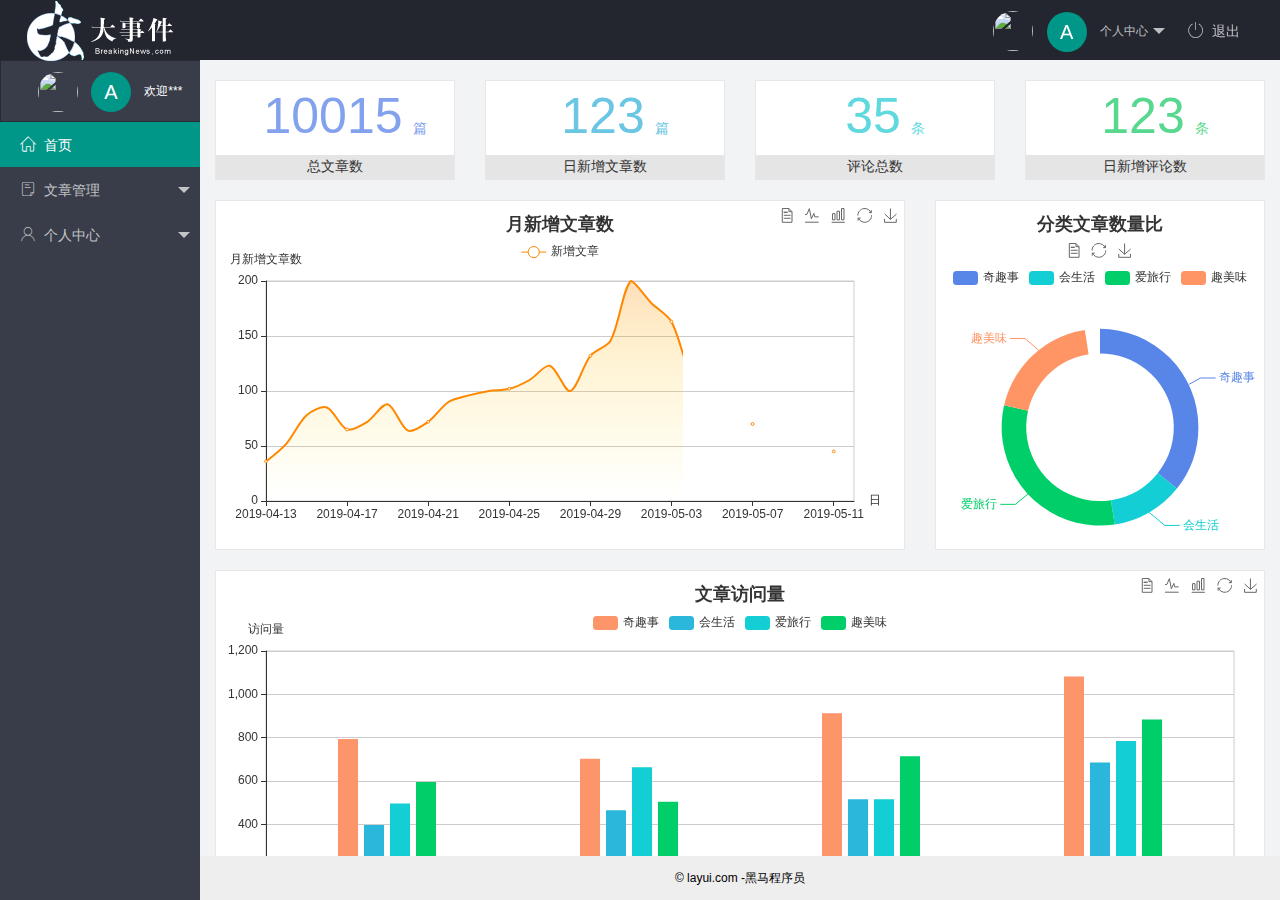
==== commit 666599e3: "完成了整体" ====
--- a/index.html
+++ b/index.html
@@ -56,7 +56,7 @@
                             <dd><a href="/article/art_cata.html" target="fm"><i class="layui-icon layui-icon-app"></i>
                                     文章类别</a></dd>
                             <dd><a href="/article/art.list.html" target="fm"><i
-                                        class="layui-icon layui-icon-app"></i>文章列表</a></dd>
+                                        class="layui-icon layui-icon-app liebiao"></i>文章列表</a></dd>
                             <dd><a href="/article/art_pub.html" target="fm"><i
                                         class="layui-icon layui-icon-app"></i>发布文章</a></dd>
 
